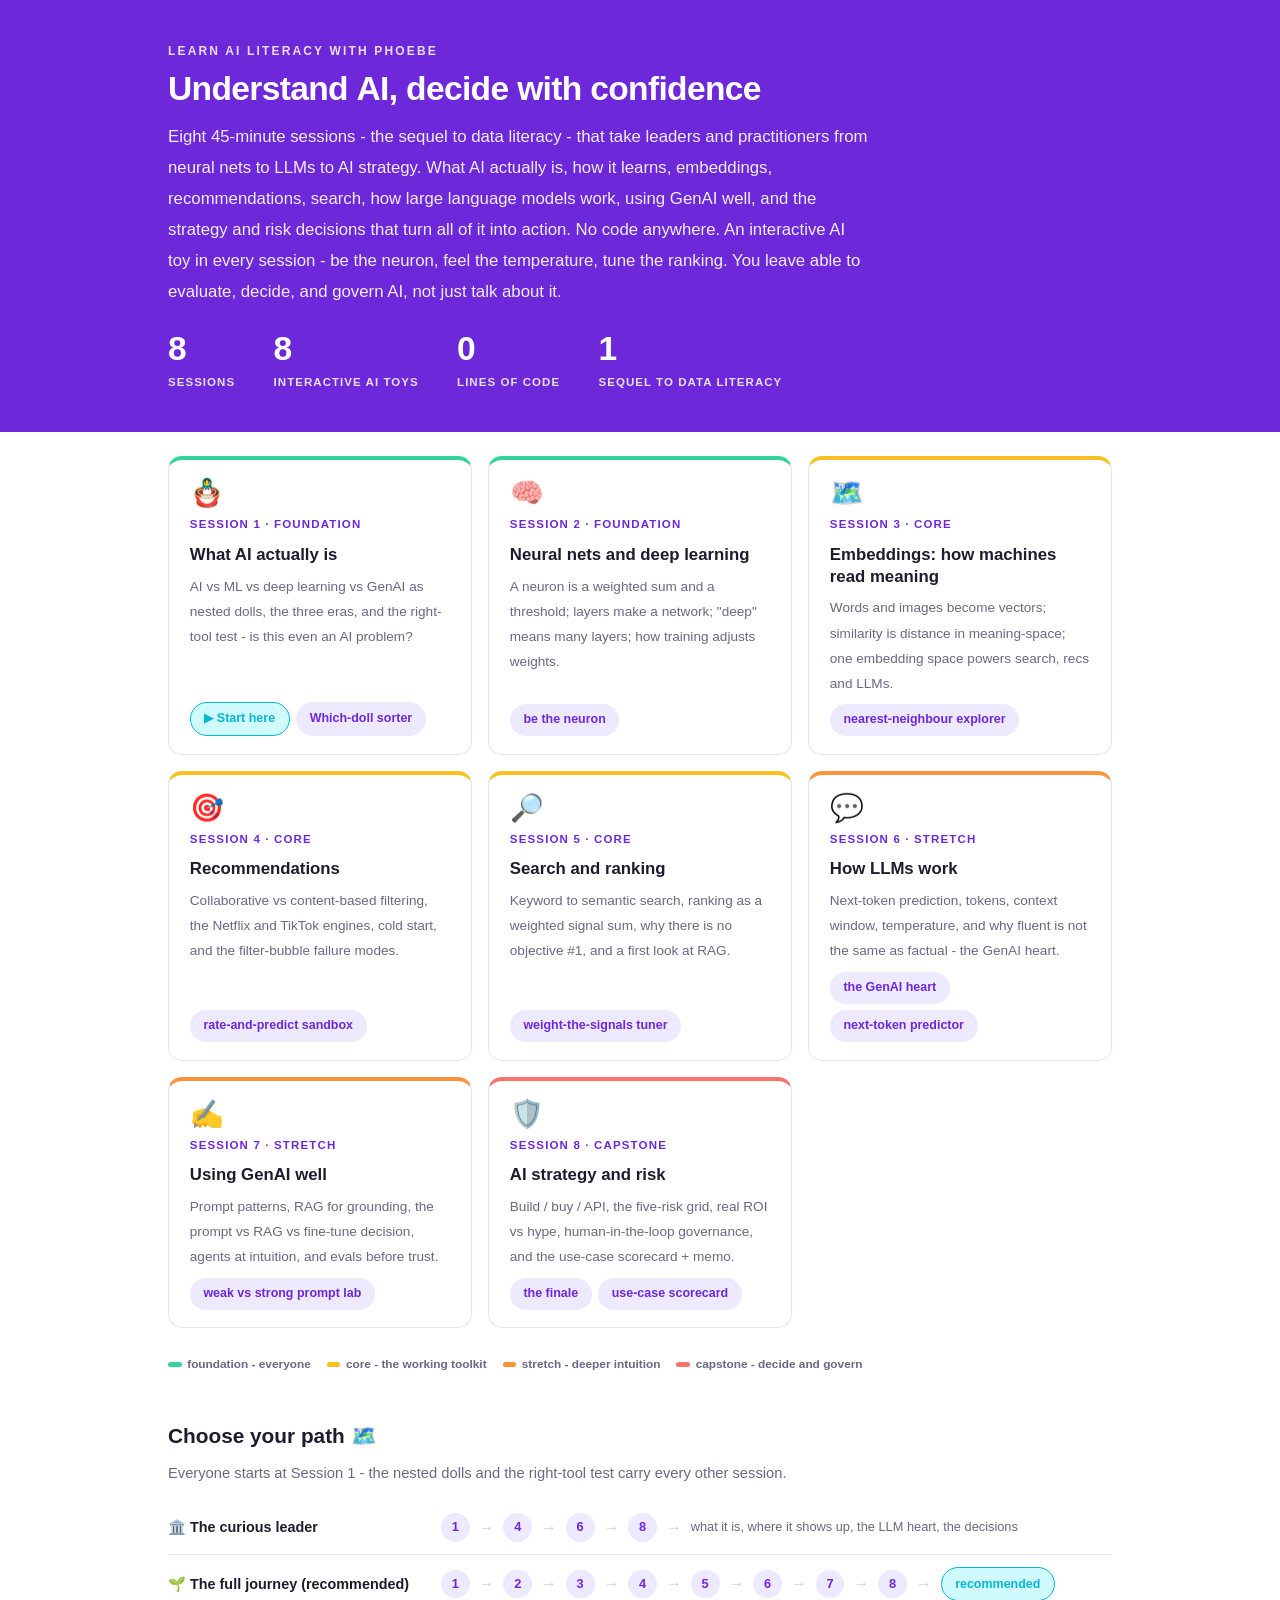
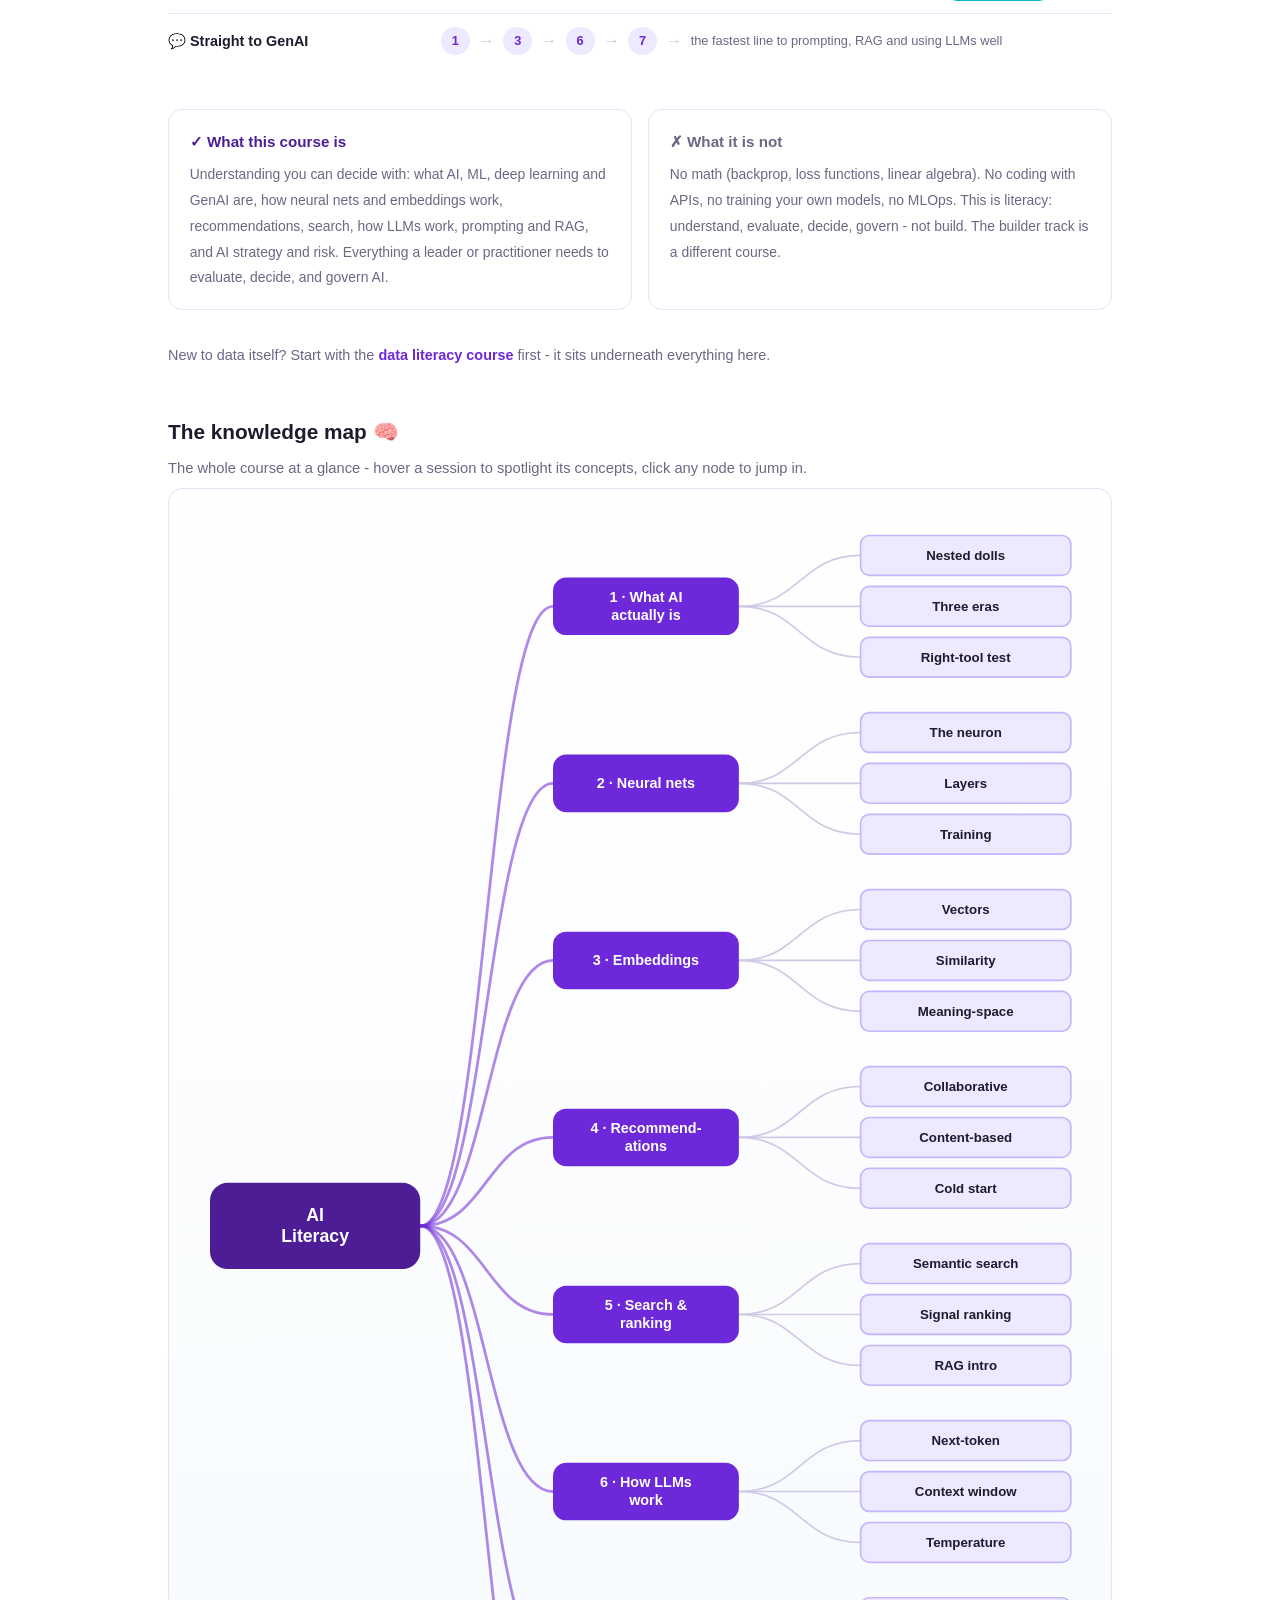
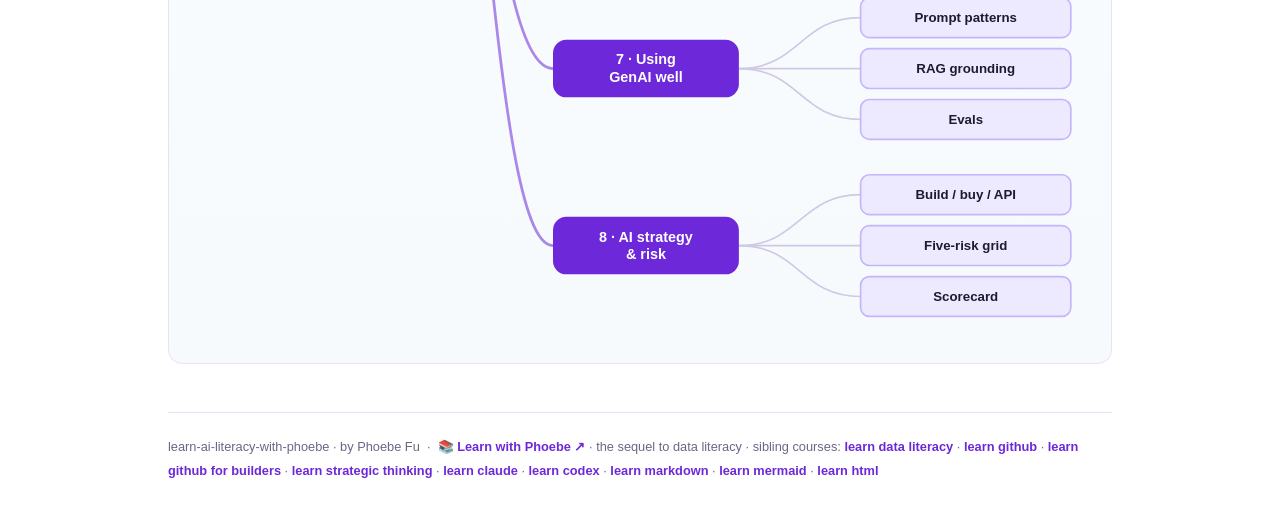
==== index.html @ 3dcb82e6 "Add Learn with Phoebe hub backlink to footers" ====
<!DOCTYPE html>
<html lang="en">
<head>
<meta charset="UTF-8">
<meta name="viewport" content="width=device-width, initial-scale=1.0">
<title>learn AI literacy with phoebe - understand AI, decide with confidence</title>
<link rel="stylesheet" href="assets/style.css?v=1">
<style>
  .stats-row { display: flex; gap: 2.4rem; margin-top: 1.5rem; flex-wrap: wrap; }
  .stat b { display: block; font-size: 2.1rem; font-weight: 800; line-height: 1.05; font-variant-numeric: tabular-nums; }
  .stat span { font-size: .72rem; opacity: .85; text-transform: uppercase; letter-spacing: .09em; font-weight: 600; }

  .course-grid { display: grid; grid-template-columns: repeat(auto-fit, minmax(17rem, 1fr)); gap: 1rem; margin-top: 1.5rem; }
  .course-card {
    border: 1px solid var(--hairline);
    border-top: 4px solid var(--diff, var(--indigo));
    border-radius: var(--radius);
    padding: 1.2rem 1.3rem 1.1rem;
    display: flex;
    flex-direction: column;
    gap: .5rem;
    text-decoration: none;
    color: var(--ink);
    background: #fff;
    transition: box-shadow .15s ease, border-color .15s ease, transform .15s ease;
    position: relative;
  }
  .course-card:hover { border-color: var(--indigo-soft); border-top-color: var(--diff, var(--indigo)); box-shadow: 0 8px 28px rgba(109,40,217,.13); transform: translateY(-3px); }
  .course-card .cicon { font-size: 1.7rem; line-height: 1; }
  .course-card .cnum { font-size: .72rem; font-weight: 700; color: var(--indigo); text-transform: uppercase; letter-spacing: .1em; }
  .course-card h3 { font-size: 1.05rem; font-weight: 800; line-height: 1.3; }
  .course-card p { font-size: .85rem; color: var(--muted); flex: 1; }
  .course-card .meta { display: flex; gap: .4rem; flex-wrap: wrap; }

  .diff-legend { display: flex; gap: 1rem; margin-top: 1.6rem; font-size: .74rem; color: var(--muted); font-weight: 600; flex-wrap: wrap; }
  .diff-legend i { display: inline-block; width: .85rem; height: .35rem; border-radius: 999px; margin-right: .35rem; vertical-align: middle; }

  .paths { margin-top: 2.6rem; }
  .paths h2 { font-size: 1.3rem; font-weight: 800; margin-bottom: .3rem; }
  .paths .plede { color: var(--muted); font-size: .92rem; margin-bottom: .8rem; }
  .path { display: flex; gap: .55rem; align-items: center; padding: .75rem 0; border-bottom: .5px solid var(--hairline); flex-wrap: wrap; }
  .path:last-child { border-bottom: none; }
  .path b { min-width: 16.5rem; font-size: .9rem; }
  .path .pstep { background: var(--indigo-50); color: var(--indigo); border-radius: 999px; padding: .16rem .68rem; font-weight: 700; font-size: .8rem; text-decoration: none; transition: all .12s ease; }
  .path .pstep:hover { background: var(--indigo); color: #fff; }
  .path .parr { color: var(--faint); font-weight: 700; }

  .mm-section { margin-top: 1.6rem; }
  .mm-section h2 { font-size: 1.3rem; font-weight: 800; margin-bottom: .2rem; }
  .mm-section .mm-lede { color: var(--muted); font-size: .92rem; margin-bottom: .4rem; }
  .mm-wrap { border: 1px solid var(--hairline); border-radius: var(--radius); background: linear-gradient(180deg,#fff, #F6FAFD); padding: .6rem; overflow-x: auto; }
  .mm-svg { width: 100%; height: auto; display: block; max-width: 60rem; margin: 0 auto; min-width: 34rem; }
  .mm-link { cursor: pointer; text-decoration: none; }
  .mm-node rect { transition: opacity .15s ease, filter .15s ease; }
  .mm-node text { pointer-events: none; }
  .mm-link:hover .mm-node rect { filter: brightness(1.06); }
  .mm-edge { transition: opacity .15s ease; }

  .isnot { display: grid; grid-template-columns: repeat(auto-fit, minmax(17rem, 1fr)); gap: 1rem; margin-top: 2.6rem; }
  .isnot .half { border: 1px solid var(--hairline); border-radius: var(--radius); padding: 1.1rem 1.3rem; background: #fff; }
  .isnot .half h3 { font-size: .95rem; font-weight: 800; margin-bottom: .4rem; }
  .isnot .half p { font-size: .87rem; color: var(--muted); }
  .isnot .is h3 { color: var(--indigo-deep); }
  .isnot .not h3 { color: var(--muted); }

  .underneath { margin-top: 2rem; font-size: .9rem; color: var(--muted); }
  .underneath a { color: var(--indigo); font-weight: 700; text-decoration: none; }
  .underneath a:hover { text-decoration: underline; }
</style>
</head>
<body>

<header class="masthead">
  <div class="wrap">
    <div class="eyebrow">Learn AI Literacy with Phoebe</div>
    <h1>Understand AI, <span class="accent">decide with confidence</span></h1>
    <p class="sub">Eight 45-minute sessions - the sequel to data literacy - that take leaders and practitioners from neural nets to LLMs to AI strategy. What AI actually is, how it learns, embeddings, recommendations, search, how large language models work, using GenAI well, and the strategy and risk decisions that turn all of it into action. No code anywhere. An interactive AI toy in every session - be the neuron, feel the temperature, tune the ranking. You leave able to evaluate, decide, and govern AI, not just talk about it.</p>
    <div class="stats-row">
      <div class="stat"><b data-count="8">8</b><span>sessions</span></div>
      <div class="stat"><b data-count="8">8</b><span>interactive AI toys</span></div>
      <div class="stat"><b data-count="0">0</b><span>lines of code</span></div>
      <div class="stat"><b data-count="1">1</b><span>sequel to data literacy</span></div>
    </div>
  </div>
</header>

<main class="wrap">
  

  <section class="section">
    <div class="course-grid">
      <a class="course-card" href="courses/01-what-ai-is.html" style="--diff:#34D399">
        <span class="cicon">🪆</span>
        <span class="cnum">Session 1 · foundation</span>
        <h3>What AI actually is</h3>
        <p>AI vs ML vs deep learning vs GenAI as nested dolls, the three eras, and the right-tool test - is this even an AI problem?</p>
        <span class="meta"><span class="pill amber">▶ Start here</span><span class="pill light">Which-doll sorter</span></span>
      </a>
      <a class="course-card" href="courses/02-neural-nets.html" style="--diff:#34D399">
        <span class="cicon">🧠</span>
        <span class="cnum">Session 2 · foundation</span>
        <h3>Neural nets and deep learning</h3>
        <p>A neuron is a weighted sum and a threshold; layers make a network; "deep" means many layers; how training adjusts weights.</p>
        <span class="meta"><span class="pill light">be the neuron</span></span>
      </a>
      <a class="course-card" href="courses/03-embeddings.html" style="--diff:#FBBF24">
        <span class="cicon">🗺️</span>
        <span class="cnum">Session 3 · core</span>
        <h3>Embeddings: how machines read meaning</h3>
        <p>Words and images become vectors; similarity is distance in meaning-space; one embedding space powers search, recs and LLMs.</p>
        <span class="meta"><span class="pill light">nearest-neighbour explorer</span></span>
      </a>
      <a class="course-card" href="courses/04-recommendations.html" style="--diff:#FBBF24">
        <span class="cicon">🎯</span>
        <span class="cnum">Session 4 · core</span>
        <h3>Recommendations</h3>
        <p>Collaborative vs content-based filtering, the Netflix and TikTok engines, cold start, and the filter-bubble failure modes.</p>
        <span class="meta"><span class="pill light">rate-and-predict sandbox</span></span>
      </a>
      <a class="course-card" href="courses/05-search-and-ranking.html" style="--diff:#FBBF24">
        <span class="cicon">🔎</span>
        <span class="cnum">Session 5 · core</span>
        <h3>Search and ranking</h3>
        <p>Keyword to semantic search, ranking as a weighted signal sum, why there is no objective #1, and a first look at RAG.</p>
        <span class="meta"><span class="pill light">weight-the-signals tuner</span></span>
      </a>
      <a class="course-card" href="courses/06-how-llms-work.html" style="--diff:#FB923C">
        <span class="cicon">💬</span>
        <span class="cnum">Session 6 · stretch</span>
        <h3>How LLMs work</h3>
        <p>Next-token prediction, tokens, context window, temperature, and why fluent is not the same as factual - the GenAI heart.</p>
        <span class="meta"><span class="pill light">the GenAI heart</span><span class="pill light">next-token predictor</span></span>
      </a>
      <a class="course-card" href="courses/07-using-genai-well.html" style="--diff:#FB923C">
        <span class="cicon">✍️</span>
        <span class="cnum">Session 7 · stretch</span>
        <h3>Using GenAI well</h3>
        <p>Prompt patterns, RAG for grounding, the prompt vs RAG vs fine-tune decision, agents at intuition, and evals before trust.</p>
        <span class="meta"><span class="pill light">weak vs strong prompt lab</span></span>
      </a>
      <a class="course-card" href="courses/08-ai-strategy-and-risk.html" style="--diff:#F87171">
        <span class="cicon">🛡️</span>
        <span class="cnum">Session 8 · capstone</span>
        <h3>AI strategy and risk</h3>
        <p>Build / buy / API, the five-risk grid, real ROI vs hype, human-in-the-loop governance, and the use-case scorecard + memo.</p>
        <span class="meta"><span class="pill light">the finale</span><span class="pill light">use-case scorecard</span></span>
      </a>
    </div>
    <div class="diff-legend">
      <span><i style="background:#34D399"></i>foundation - everyone</span>
      <span><i style="background:#FBBF24"></i>core - the working toolkit</span>
      <span><i style="background:#FB923C"></i>stretch - deeper intuition</span>
      <span><i style="background:#F87171"></i>capstone - decide and govern</span>
    </div>

    <div class="paths">
      <h2>Choose your path 🗺️</h2>
      <p class="plede">Everyone starts at Session 1 - the nested dolls and the right-tool test carry every other session.</p>
      <div class="path"><b>🏛️ The curious leader</b>
        <a class="pstep" href="courses/01-what-ai-is.html">1</a><span class="parr">→</span>
        <a class="pstep" href="courses/04-recommendations.html">4</a><span class="parr">→</span>
        <a class="pstep" href="courses/06-how-llms-work.html">6</a><span class="parr">→</span>
        <a class="pstep" href="courses/08-ai-strategy-and-risk.html">8</a><span class="parr">→</span>
        <span style="font-size:.8rem;color:var(--muted)">what it is, where it shows up, the LLM heart, the decisions</span>
      </div>
      <div class="path"><b>🌱 The full journey (recommended)</b>
        <a class="pstep" href="courses/01-what-ai-is.html">1</a><span class="parr">→</span>
        <a class="pstep" href="courses/02-neural-nets.html">2</a><span class="parr">→</span>
        <a class="pstep" href="courses/03-embeddings.html">3</a><span class="parr">→</span>
        <a class="pstep" href="courses/04-recommendations.html">4</a><span class="parr">→</span>
        <a class="pstep" href="courses/05-search-and-ranking.html">5</a><span class="parr">→</span>
        <a class="pstep" href="courses/06-how-llms-work.html">6</a><span class="parr">→</span>
        <a class="pstep" href="courses/07-using-genai-well.html">7</a><span class="parr">→</span>
        <a class="pstep" href="courses/08-ai-strategy-and-risk.html">8</a><span class="parr">→</span>
        <span class="pill amber">recommended</span>
      </div>
      <div class="path"><b>💬 Straight to GenAI</b>
        <a class="pstep" href="courses/01-what-ai-is.html">1</a><span class="parr">→</span>
        <a class="pstep" href="courses/03-embeddings.html">3</a><span class="parr">→</span>
        <a class="pstep" href="courses/06-how-llms-work.html">6</a><span class="parr">→</span>
        <a class="pstep" href="courses/07-using-genai-well.html">7</a><span class="parr">→</span>
        <span style="font-size:.8rem;color:var(--muted)">the fastest line to prompting, RAG and using LLMs well</span>
      </div>
    </div>

    <div class="isnot">
      <div class="half is">
        <h3>✓ What this course is</h3>
        <p>Understanding you can decide with: what AI, ML, deep learning and GenAI are, how neural nets and embeddings work, recommendations, search, how LLMs work, prompting and RAG, and AI strategy and risk. Everything a leader or practitioner needs to evaluate, decide, and govern AI.</p>
      </div>
      <div class="half not">
        <h3>✗ What it is not</h3>
        <p>No math (backprop, loss functions, linear algebra). No coding with APIs, no training your own models, no MLOps. This is literacy: understand, evaluate, decide, govern - not build. The builder track is a different course.</p>
      </div>
    </div>

    <p class="underneath">New to data itself? Start with the <a href="https://phoebefu6.github.io/learn-data-literacy-with-phoebe/">data literacy course</a> first - it sits underneath everything here.</p>
  </section>

  <section class="section mm-section">
    <h2>The knowledge map 🧠</h2>
    <p class="mm-lede">The whole course at a glance - hover a session to spotlight its concepts, click any node to jump in.</p>
    <div class="mm-wrap"><div id="mindmap"></div></div>
  </section>

  <footer class="pagefoot">
    <span>learn-ai-literacy-with-phoebe · by Phoebe Fu &nbsp;·&nbsp; 📚 <a href="https://phoebefu6.github.io/learn-with-phoebe/">Learn with Phoebe ↗</a> · the sequel to data literacy · sibling courses: <a href="https://phoebefu6.github.io/learn-data-literacy-with-phoebe/">learn data literacy</a> · <a href="https://phoebefu6.github.io/learn-github-with-phoebe/">learn github</a> · <a href="https://phoebefu6.github.io/learn-github-for-builders-with-phoebe/">learn github for builders</a> · <a href="https://phoebefu6.github.io/learn-strategic-thinking-with-phoebe/">learn strategic thinking</a> · <a href="https://phoebefu6.github.io/learn-claude-with-phoebe/">learn claude</a> · <a href="https://phoebefu6.github.io/learn-codex-with-phoebe/">learn codex</a> · <a href="https://phoebefu6.github.io/learn-markdown-with-phoebe/">learn markdown</a> · <a href="https://phoebefu6.github.io/learn-mermaid-with-phoebe/">learn mermaid</a> · <a href="https://phoebefu6.github.io/learn-html-with-phoebe/">learn html</a></span>
  </footer>
</main>

<script>
window.MINDMAP_DATA = {
  title: "AI\nLiteracy",
  centerColor: "#4C1D95",
  sessions: [
    { label: "What AI\nactually is", href: "courses/01-what-ai-is.html", color: "#34D399",
      concepts: [
        { label: "Nested dolls", href: "courses/01-what-ai-is.html" },
        { label: "Three eras", href: "courses/01-what-ai-is.html" },
        { label: "Right-tool test", href: "courses/01-what-ai-is.html" } ] },
    { label: "Neural nets", href: "courses/02-neural-nets.html", color: "#34D399",
      concepts: [
        { label: "The neuron", href: "courses/02-neural-nets.html" },
        { label: "Layers", href: "courses/02-neural-nets.html" },
        { label: "Training", href: "courses/02-neural-nets.html" } ] },
    { label: "Embeddings", href: "courses/03-embeddings.html", color: "#FBBF24",
      concepts: [
        { label: "Vectors", href: "courses/03-embeddings.html" },
        { label: "Similarity", href: "courses/03-embeddings.html" },
        { label: "Meaning-space", href: "courses/03-embeddings.html" } ] },
    { label: "Recommend-\nations", href: "courses/04-recommendations.html", color: "#FBBF24",
      concepts: [
        { label: "Collaborative", href: "courses/04-recommendations.html" },
        { label: "Content-based", href: "courses/04-recommendations.html" },
        { label: "Cold start", href: "courses/04-recommendations.html" } ] },
    { label: "Search &\nranking", href: "courses/05-search-and-ranking.html", color: "#FBBF24",
      concepts: [
        { label: "Semantic search", href: "courses/05-search-and-ranking.html" },
        { label: "Signal ranking", href: "courses/05-search-and-ranking.html" },
        { label: "RAG intro", href: "courses/05-search-and-ranking.html" } ] },
    { label: "How LLMs\nwork", href: "courses/06-how-llms-work.html", color: "#FB923C",
      concepts: [
        { label: "Next-token", href: "courses/06-how-llms-work.html" },
        { label: "Context window", href: "courses/06-how-llms-work.html" },
        { label: "Temperature", href: "courses/06-how-llms-work.html" } ] },
    { label: "Using\nGenAI well", href: "courses/07-using-genai-well.html", color: "#FB923C",
      concepts: [
        { label: "Prompt patterns", href: "courses/07-using-genai-well.html" },
        { label: "RAG grounding", href: "courses/07-using-genai-well.html" },
        { label: "Evals", href: "courses/07-using-genai-well.html" } ] },
    { label: "AI strategy\n& risk", href: "courses/08-ai-strategy-and-risk.html", color: "#F87171",
      concepts: [
        { label: "Build / buy / API", href: "courses/08-ai-strategy-and-risk.html" },
        { label: "Five-risk grid", href: "courses/08-ai-strategy-and-risk.html" },
        { label: "Scorecard", href: "courses/08-ai-strategy-and-risk.html" } ] }
  ]
};
</script>
<script src="assets/mindmap.js?v=12"></script>
<script src="assets/app.js?v=1"></script>
</body>
</html>
---- assets/style.css ----
/* learn-data-literacy-with-phoebe - editorial bold design system
   Accent: electric violet #6D28D9 · Ink: #1E1B2E · Flagship: cyan #06B6D4 */

:root {
  --indigo: #6D28D9;
  --indigo-deep: #4C1D95;
  --indigo-mid: #7C3AED;
  --indigo-soft: #C4B5FD;
  --indigo-50: #EDE9FE;
  --ink: #1E1B2E;
  --muted: #6B6785;
  --faint: #CFC9E6;
  --hairline: #E7E2F5;
  --amber: #06B6D4;
  --amber-ink: #0E7490;
  --amber-50: #CFFAFE;
  --paper: #FFFFFF;
  --code-bg: #14082E;
  --code-ink: #EAE4FA;
  --radius: 14px;
}

* { margin: 0; padding: 0; box-sizing: border-box; }

html { font-size: 16px; scroll-behavior: smooth; }
html.zoom-125 { font-size: 20px; }
html.zoom-150 { font-size: 24px; }

body {
  font-family: "Inter", -apple-system, BlinkMacSystemFont, "Segoe UI", Roboto, sans-serif;
  background: var(--paper);
  color: var(--ink);
  line-height: 1.85;
  font-feature-settings: "tnum";
}

.wrap { max-width: 62rem; margin: 0 auto; padding: 0 1.5rem; }

/* ---------- header band ---------- */
.masthead {
  background: var(--indigo);
  color: #fff;
  padding: 2.5rem 0 2.25rem;
}
.masthead .eyebrow {
  font-size: .75rem;
  letter-spacing: .18em;
  text-transform: uppercase;
  opacity: .85;
  font-weight: 600;
}
.masthead h1 {
  font-size: 2.1rem;
  line-height: 1.15;
  font-weight: 800;
  margin: .5rem 0 .75rem;
  letter-spacing: -.02em;
}
.masthead h1 .accent { color: inherit; }
.masthead .sub { font-size: 1.05rem; opacity: .92; max-width: 44rem; }

.chip-row { display: flex; flex-wrap: wrap; gap: .5rem; margin-top: 1.1rem; }
.chip {
  display: inline-flex;
  align-items: center;
  gap: .35rem;
  border-radius: 999px;
  padding: .25rem .8rem;
  font-size: .78rem;
  font-weight: 600;
  white-space: nowrap;
}
.chip.level { background: #fff; color: var(--indigo); }
.chip.audience { background: rgba(255,255,255,.16); color: #fff; border: 1px solid rgba(255,255,255,.35); }
.chip.time { background: var(--ink); color: #fff; font-variant-numeric: tabular-nums; }

/* ---------- agenda bar ---------- */
.agenda {
  display: flex;
  border-radius: 999px;
  overflow: hidden;
  margin: 1.4rem 0 0;
  font-size: .72rem;
  font-weight: 600;
  text-align: center;
  color: #fff;
}
.agenda span { padding: .45rem .3rem; white-space: nowrap; overflow: hidden; text-overflow: ellipsis; }
.agenda .a1 { background: var(--indigo-deep); }
.agenda .a2 { background: var(--indigo-mid); }
.agenda .a3 { background: var(--amber); color: var(--amber-ink); }
.agenda .a4 { background: var(--indigo-soft); }

/* ---------- toolbar ---------- */
.toolbar {
  position: sticky;
  top: 0;
  z-index: 40;
  background: rgba(255,255,255,.94);
  backdrop-filter: blur(6px);
  border-bottom: 1px solid var(--hairline);
  padding: .55rem 0;
}
.toolbar .wrap { display: flex; align-items: center; gap: .6rem; }
.toolbar .crumb { font-size: .8rem; color: var(--muted); font-weight: 600; margin-right: auto; }
.toolbar .crumb a { color: var(--indigo); text-decoration: none; }
.btn {
  border: 1px solid var(--hairline);
  background: #fff;
  color: var(--ink);
  border-radius: 999px;
  padding: .35rem .9rem;
  font-size: .78rem;
  font-weight: 600;
  cursor: pointer;
  font-family: inherit;
  transition: all .15s ease;
}
.btn:hover { border-color: var(--indigo); color: var(--indigo); }
.btn.primary { background: var(--indigo); border-color: var(--indigo); color: #fff; }
.btn.primary:hover { background: var(--indigo-deep); }

/* ---------- sections ---------- */
main { padding: 2.5rem 0 4rem; }

.section { margin-bottom: 2.8rem; }
.section-kicker { margin-bottom: 1rem; }
.section-kicker .klabel {
  display: block;
  font-size: .72rem;
  text-transform: uppercase;
  letter-spacing: .1em;
  color: var(--indigo);
  font-weight: 700;
  margin-bottom: .35rem;
}
.section-kicker h2 {
  font-size: 1.45rem;
  font-weight: 800;
  letter-spacing: -.01em;
  display: flex;
  align-items: center;
  gap: .7rem;
  flex-wrap: wrap;
}
.section-kicker .tag {
  border-radius: 999px;
  padding: .18rem .7rem;
  font-size: .7rem;
  font-weight: 700;
  text-transform: uppercase;
  letter-spacing: .08em;
}
.tag.concept { background: var(--indigo-50); color: var(--indigo); }
.tag.demo { background: var(--amber-50); color: var(--amber-ink); }
.tag.exercise { background: var(--ink); color: #fff; }

.lede { color: var(--muted); max-width: 46rem; margin-bottom: 1.4rem; line-height: 1.8; }

/* live vs self-study markers on cards */
.mode {
  font-size: .64rem;
  font-weight: 700;
  text-transform: uppercase;
  letter-spacing: .07em;
  padding: .14rem .6rem;
  border-radius: 999px;
  flex: none;
}
.mode.live { background: var(--indigo); color: #fff; }
.mode.self { background: #fff; color: var(--muted); border: 1px solid var(--hairline); }

/* ---------- accordions ---------- */
details.card {
  border: 1px solid var(--hairline);
  border-radius: var(--radius);
  margin-bottom: .8rem;
  overflow: hidden;
  background: #fff;
}
details.card[open] { border-color: var(--indigo-soft); box-shadow: 0 8px 28px rgba(109,40,217,.08); }
details.card summary {
  list-style: none;
  cursor: pointer;
  padding: 1rem 1.25rem;
  display: flex;
  align-items: center;
  gap: .75rem;
  font-weight: 700;
  font-size: 1.02rem;
  user-select: none;
}
details.card summary::-webkit-details-marker { display: none; }
details.card summary .dot {
  width: .6rem; height: .6rem;
  border-radius: 999px;
  background: var(--indigo);
  flex: none;
}
details.card summary .mini { margin-left: auto; font-size: .72rem; color: var(--muted); font-weight: 600; white-space: nowrap; }
details.card summary .caret { transition: transform .2s ease; color: var(--indigo); font-size: .8rem; }
details.card[open] summary .caret { transform: rotate(90deg); }
details.card .body { padding: 0 1.25rem 1.4rem; border-top: 1px solid var(--hairline); padding-top: 1.15rem; }
details.card .body p { margin-bottom: 1.05rem; max-width: 48rem; }
details.card .body p:last-child { margin-bottom: 0; }
details.card .body ul, details.card .body ol { margin: 0 0 1.1rem 1.2rem; max-width: 47rem; }
details.card .body li { margin-bottom: .65rem; }
details.card .body h4 { font-size: .95rem; font-weight: 700; margin: 1.1rem 0 .45rem; }
details.card .body h4:first-child { margin-top: 0; }

/* ---------- pills & legends ---------- */
.legend { display: flex; flex-wrap: wrap; gap: .5rem; margin: 0 0 1.2rem; }
.pill {
  display: inline-flex;
  align-items: center;
  gap: .4rem;
  border-radius: 999px;
  padding: .28rem .85rem;
  font-size: .78rem;
  font-weight: 600;
}
.pill.solid { background: var(--indigo); color: #fff; }
.pill.light { background: var(--indigo-50); color: var(--indigo); }
.pill.inkpill { background: var(--ink); color: #fff; }
.pill.amber, .pill.peach { background: var(--amber-50); color: var(--amber); border: 1.5px solid var(--amber); }
.pill.bare { color: var(--faint); }

/* ---------- 4D grid ---------- */
.grid-2 { display: grid; grid-template-columns: repeat(auto-fit, minmax(15rem, 1fr)); gap: .8rem; margin: .5rem 0 1rem; }
.d-card {
  border: 1px solid var(--hairline);
  border-left: 4px solid var(--indigo);
  border-radius: 10px;
  padding: 1rem 1.1rem;
}
.d-card h4 { font-size: .95rem; margin-bottom: .3rem; }
.d-card h4 .lead-letter { color: var(--indigo); }
.d-card p { font-size: .86rem; color: var(--muted); margin: 0; }

/* ---------- tables ---------- */
table.clean { width: 100%; border-collapse: collapse; font-size: .9rem; margin: .4rem 0 1rem; }
table.clean th {
  text-align: left;
  font-size: .72rem;
  text-transform: uppercase;
  letter-spacing: .08em;
  color: var(--muted);
  padding: .5rem .6rem;
  border-bottom: 2px solid var(--ink);
}
table.clean td { padding: .7rem .6rem; border-bottom: .5px solid var(--hairline); vertical-align: top; line-height: 1.7; }
table.clean td:first-child { font-weight: 600; }

/* ---------- prompt boxes ---------- */
.prompt-box {
  position: relative;
  background: var(--code-bg);
  color: var(--code-ink);
  border-radius: var(--radius);
  padding: 1.1rem 1.2rem;
  margin: 1rem 0 1.2rem;
  font-family: "SF Mono", ui-monospace, Menlo, Consolas, monospace;
  font-size: .84rem;
  line-height: 1.65;
  white-space: pre-wrap;
  word-break: break-word;
}
.prompt-box .label {
  position: absolute;
  top: -0.7rem;
  left: 1rem;
  background: var(--indigo);
  color: #fff;
  font-family: "Inter", -apple-system, sans-serif;
  font-size: .68rem;
  font-weight: 700;
  letter-spacing: .06em;
  text-transform: uppercase;
  border-radius: 999px;
  padding: .15rem .7rem;
}
.prompt-box.bad .label { background: var(--faint); color: var(--ink); }
.prompt-box.good .label { background: var(--amber); color: var(--amber-ink); }
.copy-btn {
  position: absolute;
  top: .7rem;
  right: .7rem;
  background: rgba(255,255,255,.1);
  border: 1px solid rgba(255,255,255,.25);
  color: #fff;
  border-radius: 999px;
  padding: .25rem .8rem;
  font-size: .72rem;
  font-weight: 600;
  cursor: pointer;
  font-family: "Inter", -apple-system, sans-serif;
  transition: background .15s ease;
}
.copy-btn:hover { background: rgba(255,255,255,.22); }
.copy-btn.copied { background: var(--amber); border-color: var(--amber); color: var(--amber-ink); }

/* ---------- demo steps ---------- */
.steps { counter-reset: step; margin: .6rem 0 1rem; }
.step {
  display: flex;
  gap: .9rem;
  padding: .85rem 0;
  border-bottom: .5px solid var(--hairline);
}
.step:last-child { border-bottom: none; }
.step::before {
  counter-increment: step;
  content: counter(step);
  flex: none;
  width: 1.7rem; height: 1.7rem;
  border-radius: 999px;
  background: var(--indigo-50);
  color: var(--indigo);
  font-weight: 700;
  font-size: .85rem;
  display: inline-flex;
  align-items: center;
  justify-content: center;
  margin-top: .1rem;
}
.step p { margin: 0; }

/* ---------- callouts ---------- */
.callout {
  border-radius: var(--radius);
  padding: 1rem 1.2rem;
  margin: 1rem 0;
  font-size: .92rem;
}
.callout.tip { background: var(--indigo-50); border-left: 4px solid var(--indigo); }
.callout.win { background: var(--amber-50); border-left: 4px solid var(--amber); }
.callout strong:first-child { display: block; margin-bottom: .2rem; }

.callout.example {
  background: #FFFFFF;
  border: 1px solid var(--hairline);
  border-left: 4px solid var(--amber);
  font-size: .9rem;
}
.callout.example .ex-pill {
  display: inline-block;
  background: var(--amber);
  color: var(--amber-ink);
  border-radius: 999px;
  padding: .15rem .7rem;
  font-size: .68rem;
  font-weight: 700;
  text-transform: uppercase;
  letter-spacing: .06em;
  margin-bottom: .5rem;
}
.callout.example p { margin: 0 0 .75rem; max-width: 47rem; }
.callout.example p:last-child { margin-bottom: 0; }
.callout.example ul { margin: 0 0 0 1.1rem; max-width: 46rem; }
.callout.example li { margin-bottom: .6rem; }
.callout.example li:last-child { margin-bottom: 0; }

/* ---------- zoomable figures ---------- */
figure.zoomable {
  border: 1px solid var(--hairline);
  border-radius: var(--radius);
  padding: 1.2rem;
  margin: 1rem 0 1.4rem;
  cursor: zoom-in;
  transition: box-shadow .15s ease;
  background: #fff;
}
figure.zoomable:hover { box-shadow: 0 8px 28px rgba(109,40,217,.12); }
figure.zoomable svg, figure.zoomable img { width: 100%; height: auto; display: block; }
figure.zoomable figcaption {
  margin-top: .6rem;
  font-size: .76rem;
  color: var(--muted);
  font-weight: 600;
  display: flex;
  align-items: center;
  gap: .4rem;
}

.lightbox {
  position: fixed;
  inset: 0;
  z-index: 100;
  background: rgba(30,27,46,.9);
  display: none;
  align-items: center;
  justify-content: center;
  padding: 3vh 3vw;
  cursor: zoom-out;
}
.lightbox.open { display: flex; }
.lightbox .inner {
  background: #fff;
  border-radius: var(--radius);
  padding: 2rem;
  max-width: 94vw;
  max-height: 92vh;
  overflow: auto;
}
.lightbox .inner svg, .lightbox .inner img { width: min(88vw, 70rem); height: auto; }
.lightbox .close-hint {
  position: fixed;
  top: 1rem; right: 1.4rem;
  color: #fff;
  font-size: .8rem;
  font-weight: 600;
  opacity: .8;
}

/* ---------- courses covered ---------- */
.covered { border: 1px solid var(--hairline); border-radius: var(--radius); overflow: hidden; }
.covered-row {
  display: flex;
  align-items: baseline;
  gap: .8rem;
  padding: .75rem 1.1rem;
  border-bottom: .5px solid var(--hairline);
  font-size: .9rem;
}
.covered-row:last-child { border-bottom: none; }
.covered-row .status { flex: none; }
.covered-row .name { font-weight: 600; }
.covered-row .note { margin-left: auto; color: var(--muted); font-size: .78rem; text-align: right; }

/* ---------- cheat sheet footer ---------- */
.cheat {
  background: var(--ink);
  color: #fff;
  border-radius: var(--radius);
  padding: 1.6rem 1.6rem 1.3rem;
  margin-top: 3rem;
}
.cheat h3 { font-size: 1.1rem; margin-bottom: 1rem; }
.cheat h3 span { color: var(--indigo-soft); }
.cheat .grid-2 { gap: 1rem; }
.cheat .cheat-item { border-left: 3px solid var(--indigo-mid); padding-left: .8rem; }
.cheat .cheat-item b { display: block; font-size: .85rem; color: var(--indigo-soft); }
.cheat .cheat-item span { font-size: .82rem; opacity: .85; }

footer.pagefoot {
  border-top: 1px solid var(--hairline);
  margin-top: 3rem;
  padding: 1.4rem 0 2.5rem;
  font-size: .8rem;
  color: var(--muted);
  display: flex;
  justify-content: space-between;
  flex-wrap: wrap;
  gap: .8rem;
}
footer.pagefoot a { color: var(--indigo); text-decoration: none; font-weight: 600; }

/* ---------- wayfinding: reading progress + section dots + part numbers ---------- */

#progress-bar {
  position: fixed;
  top: 0; left: 0;
  height: 3px;
  width: 0;
  background: linear-gradient(90deg, var(--indigo), var(--amber));
  z-index: 90;
}

.pagenav {
  position: fixed;
  right: 1.1rem;
  top: 50%;
  transform: translateY(-50%);
  z-index: 50;
  display: flex;
  flex-direction: column;
  gap: .55rem;
}
.pagenav a {
  width: .68rem; height: .68rem;
  border-radius: 999px;
  background: #fff;
  border: 2px solid var(--faint);
  display: block;
  position: relative;
  transition: all .15s ease;
}
.pagenav a:hover { border-color: var(--indigo); transform: scale(1.3); }
.pagenav a.active { background: var(--indigo); border-color: var(--indigo); }
.pagenav a .nlabel {
  position: absolute;
  right: 1.4rem;
  top: 50%;
  transform: translateY(-50%);
  background: var(--ink);
  color: #fff;
  font-size: .7rem;
  font-weight: 600;
  padding: .22rem .65rem;
  border-radius: 6px;
  white-space: nowrap;
  opacity: 0;
  pointer-events: none;
  transition: opacity .15s ease;
}
.pagenav a:hover .nlabel { opacity: 1; }
@media (max-width: 74rem) { .pagenav { display: none; } }

main { counter-reset: partnum -1; }
.section .section-kicker { position: relative; }
.section .section-kicker::before {
  counter-increment: partnum;
  content: counter(partnum, decimal-leading-zero);
  position: absolute;
  right: 0;
  top: -1.2rem;
  font-size: 4.4rem;
  font-weight: 800;
  color: var(--indigo-50);
  line-height: 1;
  font-variant-numeric: tabular-nums;
  pointer-events: none;
  z-index: 0;
}
.section .section-kicker > * { position: relative; z-index: 1; }

details.card summary { transition: background .15s ease; }
details.card summary:hover { background: #FCFBFF; }

/* ---------- journey strip: you are here in the series ---------- */
.journey {
  display: flex;
  align-items: center;
  gap: .45rem;
  margin-top: 1.1rem;
  flex-wrap: wrap;
}
.journey .jlabel { font-size: .7rem; font-weight: 700; text-transform: uppercase; letter-spacing: .09em; opacity: .8; margin-right: .3rem; }
.journey a {
  width: 1.7rem; height: 1.7rem;
  border-radius: 999px;
  display: inline-flex;
  align-items: center;
  justify-content: center;
  font-size: .8rem;
  font-weight: 700;
  text-decoration: none;
  color: #fff;
  border: 1.5px solid rgba(255,255,255,.45);
  transition: all .15s ease;
  font-variant-numeric: tabular-nums;
}
.journey a:hover { border-color: #fff; transform: scale(1.12); }
.journey a.here { background: #fff; color: var(--indigo); border-color: #fff; }
.journey a.dd-chip { width: auto; border-radius: 999px; padding: 0 .7rem; font-size: .72rem; }

/* ---------- check-yourself quiz ---------- */
.quiz-q {
  border: 1px solid var(--hairline);
  border-radius: var(--radius);
  padding: 1.1rem 1.25rem 1rem;
  margin-bottom: .9rem;
  background: #fff;
}
.quiz-q .qtext { font-weight: 700; margin-bottom: .7rem; }
.quiz-q .qopt {
  display: block;
  width: 100%;
  text-align: left;
  background: #fff;
  border: 1px solid var(--hairline);
  border-radius: 10px;
  padding: .6rem .9rem;
  margin-bottom: .5rem;
  font-size: .9rem;
  font-family: inherit;
  color: var(--ink);
  cursor: pointer;
  transition: all .15s ease;
}
.quiz-q .qopt:hover { border-color: var(--indigo); background: var(--indigo-50); }
.quiz-q .qopt.correct { background: var(--indigo); border-color: var(--indigo); color: #fff; font-weight: 600; }
.quiz-q .qopt.correct::after { content: "  ✓"; }
.quiz-q .qopt.wrong { background: #FEF2F2; border-color: #FCA5A5; color: #991B1B; animation: qshake .3s ease; }
.quiz-q .qopt.wrong::after { content: "  ✗ try again"; font-size: .78rem; }
.quiz-q .qopt:disabled { cursor: default; }
.quiz-q .qwhy {
  display: none;
  background: var(--amber-50);
  border-left: 4px solid var(--amber);
  border-radius: 8px;
  padding: .6rem .9rem;
  font-size: .86rem;
  margin-top: .3rem;
}
.quiz-q.answered .qwhy { display: block; }
@keyframes qshake {
  0%, 100% { transform: translateX(0); }
  25% { transform: translateX(-5px); }
  75% { transform: translateX(5px); }
}
.quiz-score { font-weight: 700; color: var(--indigo); margin-top: .4rem; }

@media (prefers-reduced-motion: reduce) {
  .quiz-q .qopt.wrong { animation: none; }
  .journey a:hover { transform: none; }
}

/* ---------- micro-interactions (react-bits inspired, vanilla) ---------- */

/* BlurText: staggered word reveal on the masthead headline */
.masthead h1 .bw {
  display: inline-block;
  opacity: 0;
  filter: blur(8px);
  transform: translateY(.35em);
  animation: bw-in .7s cubic-bezier(.22,.9,.35,1) forwards;
  animation-delay: var(--bw-delay, 0s);
}
@keyframes bw-in {
  to { opacity: 1; filter: blur(0); transform: translateY(0); }
}

/* SpotlightCard: cursor-following highlight on accordion cards */
details.card { position: relative; }
details.card::after {
  content: "";
  position: absolute;
  inset: 0;
  pointer-events: none;
  opacity: 0;
  transition: opacity .3s ease;
  background: radial-gradient(320px circle at var(--mx, 50%) var(--my, 50%), rgba(109,40,217,.09), transparent 65%);
}
details.card:hover::after { opacity: 1; }

/* ScrollReveal: sections rise in as they enter the viewport */
.js-reveal .section {
  opacity: 0;
  transform: translateY(16px);
  transition: opacity .6s ease, transform .6s cubic-bezier(.22,.9,.35,1);
}
.js-reveal .section.revealed { opacity: 1; transform: none; }

@media (prefers-reduced-motion: reduce) {
  .masthead h1 .bw { animation: none; opacity: 1; filter: none; transform: none; }
  details.card::after { display: none; }
  .js-reveal .section { opacity: 1; transform: none; transition: none; }
}

@media (max-width: 40rem) {
  .masthead h1 { font-size: 1.6rem; }
  .agenda span { font-size: .6rem; }
  .toolbar .crumb { display: none; }
}

@media print {
  .toolbar, .copy-btn { display: none; }
  details.card { border: 1px solid #ccc; }
}

/* ---------- interactive widgets (data literacy course) ---------- */
.widget {
  border: 1.5px solid var(--indigo-soft);
  border-radius: var(--radius);
  padding: 1.4rem 1.5rem 1.5rem;
  margin: 1.4rem 0;
  background: linear-gradient(180deg, #FCFBFF, #FFFFFF 55%);
  box-shadow: 0 8px 28px rgba(109,40,217,.07);
}
.wg-title { font-weight: 800; font-size: 1.02rem; color: var(--indigo-deep); margin-bottom: .6rem; }
.wg-note { font-size: .92rem; color: var(--muted); margin-top: .7rem; line-height: 1.7; }
.wg-grid { display: flex; flex-wrap: wrap; gap: .8rem 1.1rem; margin: .6rem 0 .9rem; }
.wg-field { display: flex; flex-direction: column; gap: .25rem; min-width: 9.5rem; flex: 1; }
.wg-field.wide { min-width: 100%; }
.wg-field > span { font-size: .8rem; font-weight: 700; color: var(--muted); letter-spacing: .02em; }
.wg-input {
  font: 600 1rem Inter, sans-serif; color: var(--ink);
  padding: .45rem .6rem; border: 1.5px solid var(--hairline); border-radius: 9px;
  background: #fff; width: 100%;
}
.wg-input:focus { outline: none; border-color: var(--indigo); }
.wg-slider { width: 100%; accent-color: var(--indigo); height: 2rem; }
.wg-btnrow { display: flex; flex-wrap: wrap; gap: .5rem; margin-top: .5rem; }
.wg-btn {
  font: 700 .85rem Inter, sans-serif; color: var(--indigo-deep);
  background: var(--indigo-50); border: 1.5px solid var(--indigo-soft);
  border-radius: 999px; padding: .4rem .95rem; cursor: pointer; transition: all .15s;
}
.wg-btn:hover:not(:disabled) { background: var(--indigo); color: #fff; }
.wg-btn:disabled { opacity: .35; cursor: default; }
.wg-btn.big { font-size: .95rem; padding: .55rem 1.2rem; margin: .6rem 0 0; }
.wg-btn.right { background: #E8F5EE; border-color: #1E7A46; color: #1E7A46; }
.wg-btn.wrong { animation: wgshake .4s; background: #FEF2F2; border-color: #FCA5A5; color: #991B1B; }
@keyframes wgshake { 0%,100%{transform:translateX(0)} 25%{transform:translateX(-5px)} 75%{transform:translateX(5px)} }
.wg-sort-row { padding: .75rem 0; border-top: 1px solid var(--hairline); }
.wg-sort-row:first-of-type { border-top: none; }
.wg-sort-text { font-weight: 600; margin-bottom: .45rem; }
.wg-sort-row.done .wg-btn:not(.right) { opacity: .3; pointer-events: none; }
.wg-why { font-size: .9rem; color: #1E7A46; font-weight: 600; margin-top: .45rem; }
.wg-score { margin-top: .9rem; font-weight: 800; color: var(--indigo-deep); }
.wg-outrow { display: flex; flex-wrap: wrap; gap: .8rem; margin: .8rem 0 .2rem; }
.wg-out {
  flex: 1; min-width: 8.5rem; background: var(--indigo-50);
  border-radius: 12px; padding: .7rem .9rem; line-height: 1.45;
}
.wg-out b { display: block; font-size: .74rem; text-transform: uppercase; letter-spacing: .08em; color: var(--muted); }
.wg-out span { font-size: 1.45rem; font-weight: 800; color: var(--indigo-deep); font-feature-settings: "tnum"; }
.wg-out em { display: block; font-style: normal; font-size: .8rem; font-weight: 700; }
.wg-out em.up { color: #1E7A46; } .wg-out em.down { color: #B42318; } .wg-out em.flat { color: var(--muted); }
.wg-out.big { background: var(--amber-50); }
.wg-out.big span { color: var(--amber); }
.wg-out.big.neg span { color: #B42318; }
.wg-svgwrap { margin: .8rem 0 .3rem; }
.wg-svgwrap svg { width: 100%; height: auto; display: block; }
.wg-funnel { margin: .9rem 0 .3rem; display: flex; flex-direction: column; gap: .45rem; }
.wg-frow { display: flex; align-items: center; gap: .7rem; }
.wg-fname { width: 7.5rem; font-size: .85rem; font-weight: 700; color: var(--ink); text-align: right; flex-shrink: 0; }
.wg-fbar { flex: 1; background: #F6F1E7; border-radius: 999px; height: 1.5rem; overflow: hidden; }
.wg-ffill { height: 100%; background: var(--indigo-mid); border-radius: 999px; transition: width .25s; }
.wg-frow.leak .wg-ffill { background: #DC6803; }
.wg-fnum { width: 12.5rem; font-size: .82rem; font-weight: 600; color: var(--muted); flex-shrink: 0; }
.wg-frow.leak .wg-fnum { color: #B42318; }
.wg-rfmcard { border-radius: 12px; padding: .9rem 1.1rem; margin-top: .8rem; border: 1.5px solid var(--hairline); }
.wg-rfmcard b { font-size: 1.05rem; }
.wg-rfmcard p { margin-top: .3rem; line-height: 1.65; }
.wg-rfmcard.good { background: #E8F5EE; border-color: #9BD9B9; }
.wg-rfmcard.mid { background: var(--amber-50); border-color: var(--indigo-soft); }
.wg-rfmcard.bad { background: #FEF2F2; border-color: #FCA5A5; }
@media (max-width: 640px) {
  .wg-fname { width: 5.2rem; font-size: .75rem; }
  .wg-fnum { width: 8rem; font-size: .72rem; }
}

/* ---------- ai-literacy widget extras ---------- */
.wg-recgrid { margin: .6rem 0; }
.wg-mdwrap { display: grid; grid-template-columns: 1fr 1fr; gap: .9rem; margin: .8rem 0; }
@media (max-width: 720px) { .wg-mdwrap { grid-template-columns: 1fr; } }
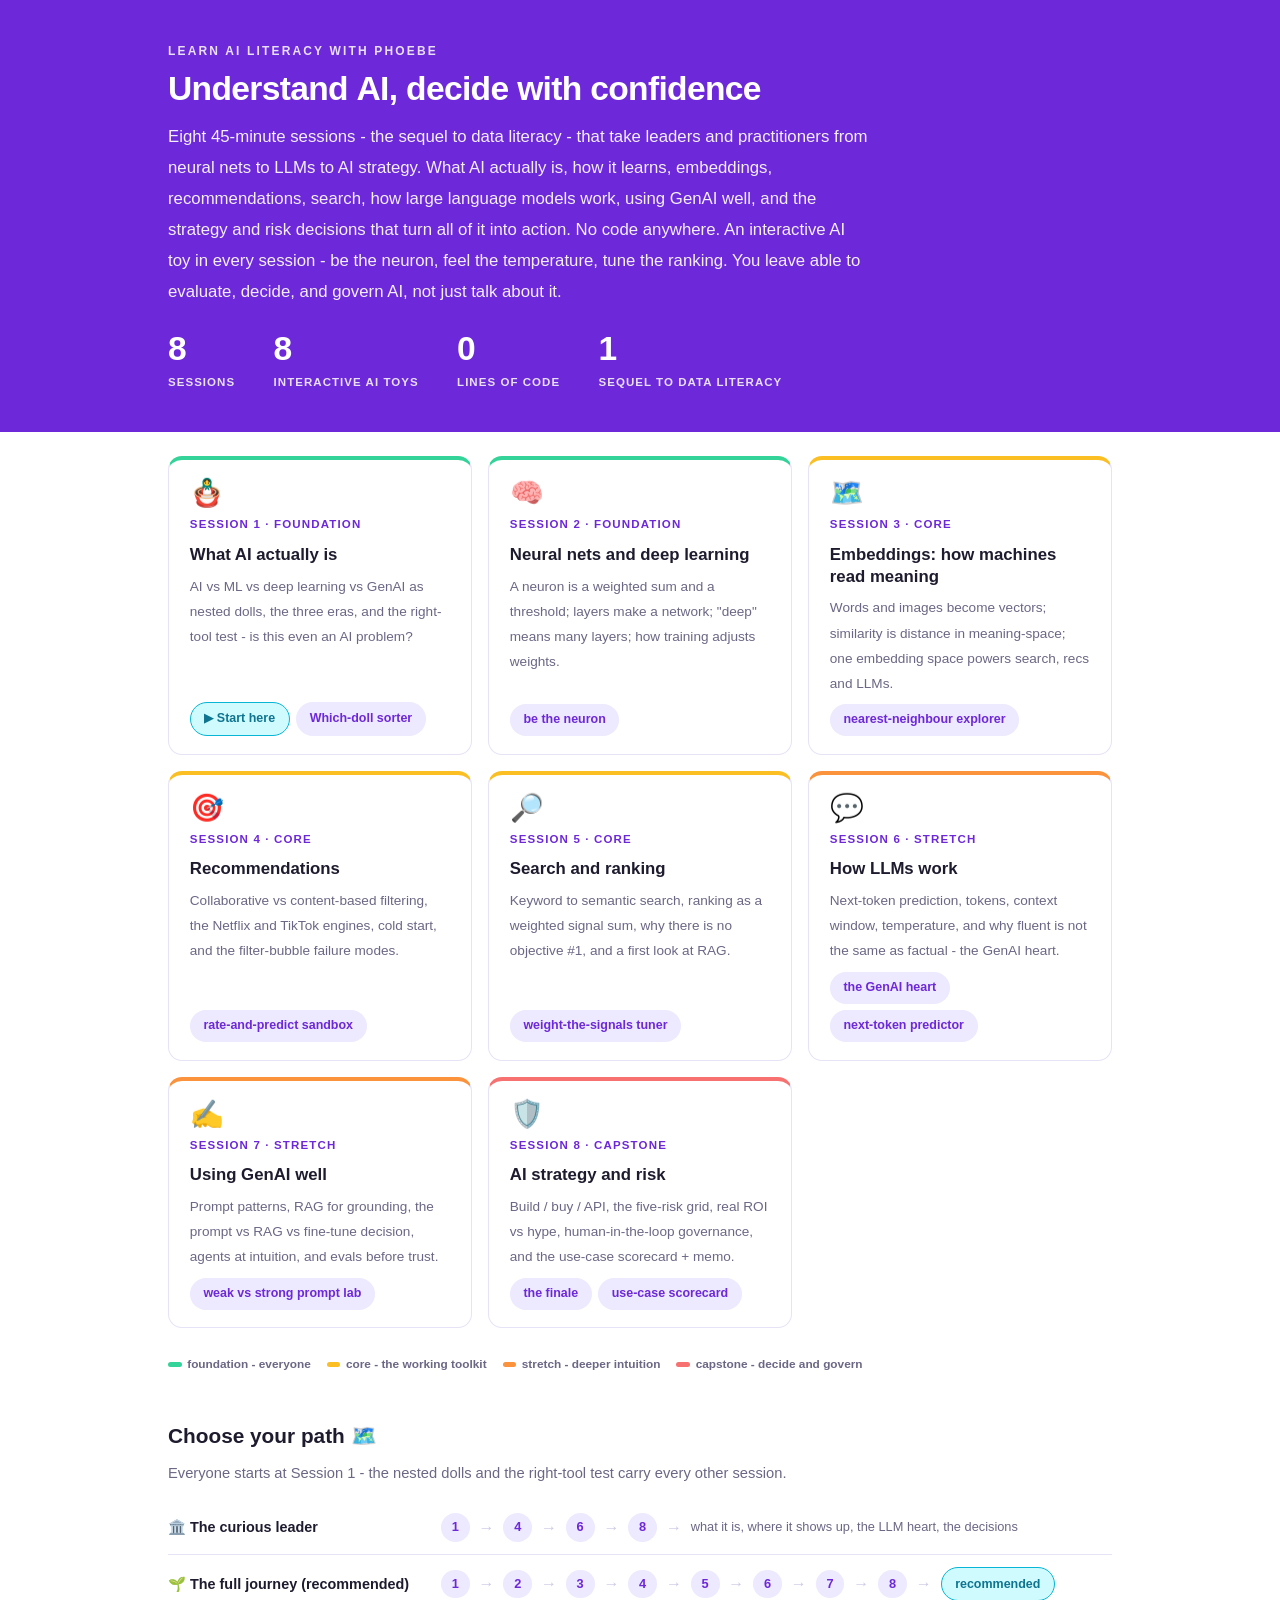
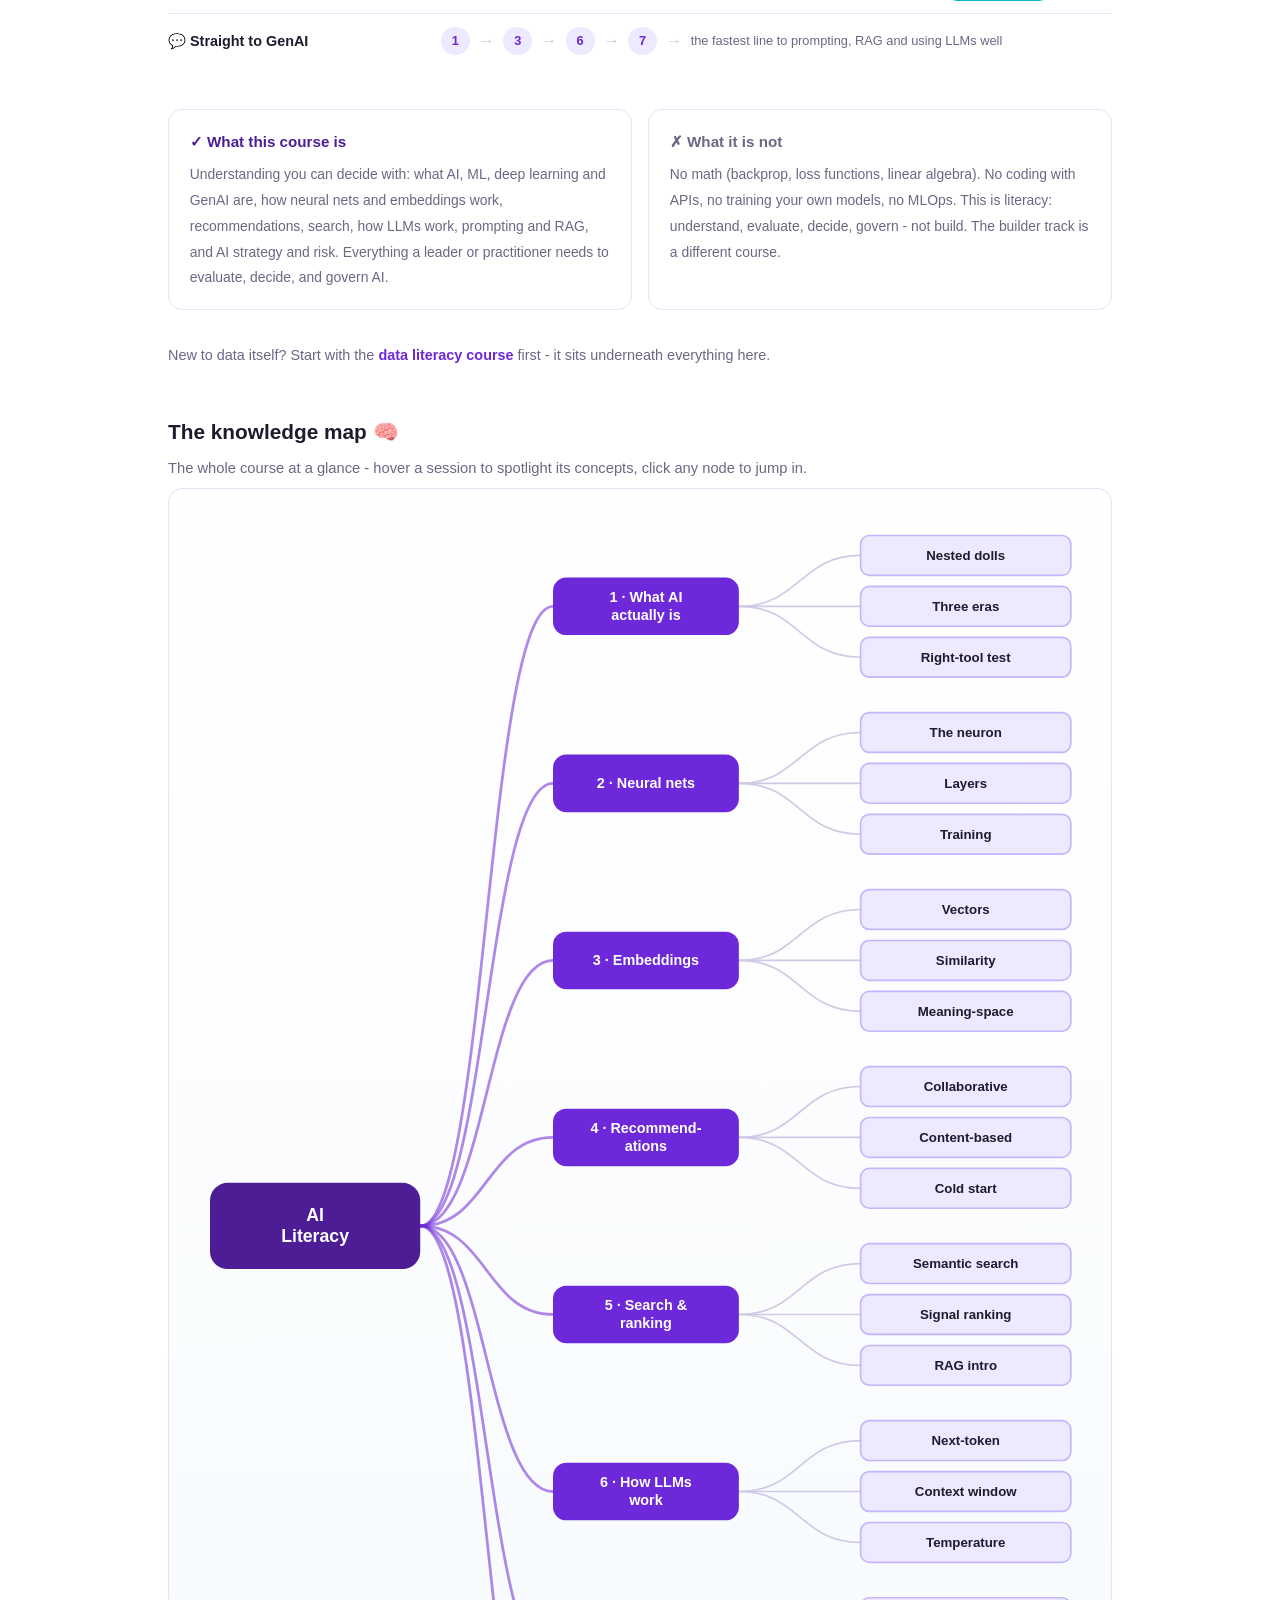
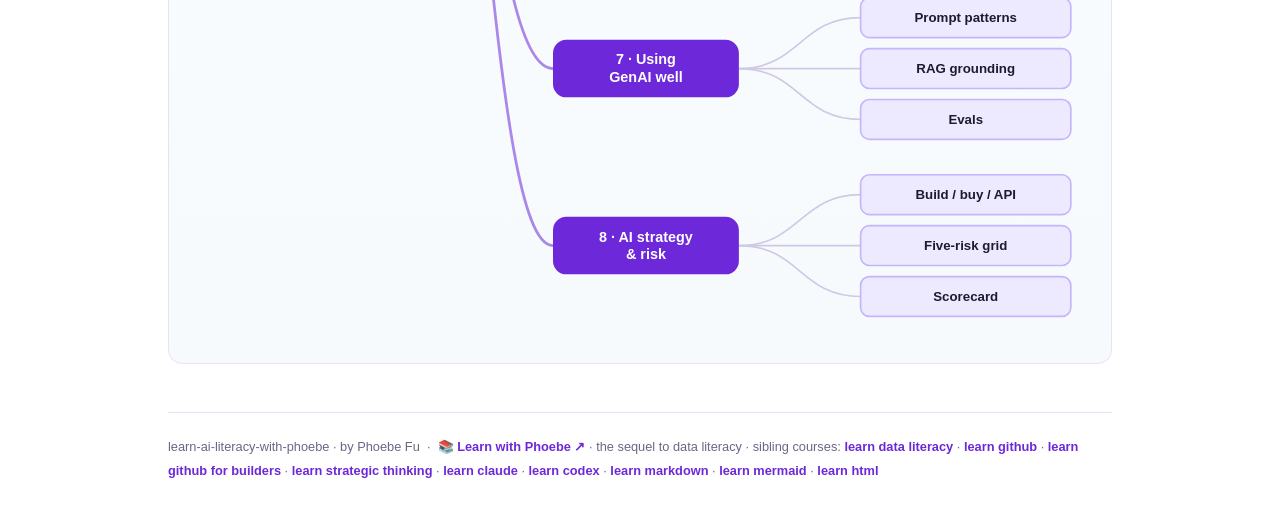
==== commit 62929f93: "Fix unreadable pills and labels: the course's own ink on the amber fill The "Real world" pill, build" ====
--- a/index.html
+++ b/index.html
@@ -3,8 +3,23 @@
 <head>
 <meta charset="UTF-8">
 <meta name="viewport" content="width=device-width, initial-scale=1.0">
+<!-- social:start -->
+<meta name="description" content="Eight 45-minute sessions - the sequel to data literacy - that take leaders and practitioners from neural nets to LLMs to AI strategy. What AI actually is, how it learns, embeddings...">
+<meta property="og:type" content="article">
+<meta property="og:site_name" content="Learn with Phoebe">
+<meta property="og:title" content="learn AI literacy with phoebe - understand AI, decide with confidence">
+<meta property="og:description" content="Eight 45-minute sessions - the sequel to data literacy - that take leaders and practitioners from neural nets to LLMs to AI strategy. What AI actually is, how it learns, embeddings...">
+<meta property="og:url" content="https://phoebefu6.github.io/learn-ai-literacy-with-phoebe/">
+<meta property="og:image" content="https://phoebefu6.github.io/learn-ai-literacy-with-phoebe/assets/og-cover.png">
+<meta property="og:image:width" content="1200">
+<meta property="og:image:height" content="630">
+<meta name="twitter:card" content="summary_large_image">
+<meta name="twitter:title" content="learn AI literacy with phoebe - understand AI, decide with confidence">
+<meta name="twitter:description" content="Eight 45-minute sessions - the sequel to data literacy - that take leaders and practitioners from neural nets to LLMs to AI strategy. What AI actually is, how it learns, embeddings...">
+<meta name="twitter:image" content="https://phoebefu6.github.io/learn-ai-literacy-with-phoebe/assets/og-cover.png">
+<!-- social:end -->
 <title>learn AI literacy with phoebe - understand AI, decide with confidence</title>
-<link rel="stylesheet" href="assets/style.css?v=1">
+<link rel="stylesheet" href="assets/style.css?v=21">
 <style>
   .stats-row { display: flex; gap: 2.4rem; margin-top: 1.5rem; flex-wrap: wrap; }
   .stat b { display: block; font-size: 2.1rem; font-weight: 800; line-height: 1.05; font-variant-numeric: tabular-nums; }
@@ -256,7 +271,7 @@
   ]
 };
 </script>
-<script src="assets/mindmap.js?v=12"></script>
-<script src="assets/app.js?v=1"></script>
+<script src="assets/mindmap.js?v=17"></script>
+<script src="assets/app.js?v=17"></script>
 </body>
 </html>
--- a/assets/style.css
+++ b/assets/style.css
@@ -88,8 +88,8 @@
 .agenda span { padding: .45rem .3rem; white-space: nowrap; overflow: hidden; text-overflow: ellipsis; }
 .agenda .a1 { background: var(--indigo-deep); }
 .agenda .a2 { background: var(--indigo-mid); }
-.agenda .a3 { background: var(--amber); color: var(--amber-ink); }
-.agenda .a4 { background: var(--indigo-soft); }
+.agenda .a3 { background: var(--amber); color: var(--ink); }
+.agenda .a4 { background: var(--indigo-soft); color: var(--ink); }
 
 /* ---------- toolbar ---------- */
 .toolbar {
@@ -101,8 +101,9 @@
   border-bottom: 1px solid var(--hairline);
   padding: .55rem 0;
 }
-.toolbar .wrap { display: flex; align-items: center; gap: .6rem; }
-.toolbar .crumb { font-size: .8rem; color: var(--muted); font-weight: 600; margin-right: auto; }
+.toolbar .wrap { display: flex; align-items: center; gap: .5rem; flex-wrap: nowrap; }
+.toolbar .crumb { font-size: .8rem; color: var(--muted); font-weight: 600; margin-right: auto; min-width: 0; white-space: nowrap; overflow: hidden; text-overflow: ellipsis; }
+.toolbar .btn { white-space: nowrap; flex: none; padding: .38rem .8rem; font-size: .78rem; line-height: 1.2; }
 .toolbar .crumb a { color: var(--indigo); text-decoration: none; }
 .btn {
   border: 1px solid var(--hairline);
@@ -222,7 +223,7 @@
 .pill.solid { background: var(--indigo); color: #fff; }
 .pill.light { background: var(--indigo-50); color: var(--indigo); }
 .pill.inkpill { background: var(--ink); color: #fff; }
-.pill.amber, .pill.peach { background: var(--amber-50); color: var(--amber); border: 1.5px solid var(--amber); }
+.pill.amber, .pill.peach { background: var(--amber-50); color: var(--amber-ink); border: 1.5px solid var(--amber); }
 .pill.bare { color: var(--faint); }
 
 /* ---------- 4D grid ---------- */
@@ -280,7 +281,7 @@
   padding: .15rem .7rem;
 }
 .prompt-box.bad .label { background: var(--faint); color: var(--ink); }
-.prompt-box.good .label { background: var(--amber); color: var(--amber-ink); }
+.prompt-box.good .label { background: var(--amber); color: var(--ink); }
 .copy-btn {
   position: absolute;
   top: .7rem;
@@ -297,16 +298,20 @@
   transition: background .15s ease;
 }
 .copy-btn:hover { background: rgba(255,255,255,.22); }
-.copy-btn.copied { background: var(--amber); border-color: var(--amber); color: var(--amber-ink); }
+.copy-btn.copied { background: var(--amber); border-color: var(--amber); color: var(--ink); }
 
 /* ---------- demo steps ---------- */
 .steps { counter-reset: step; margin: .6rem 0 1rem; }
 .step {
-  display: flex;
-  gap: .9rem;
+  display: grid;
+  grid-template-columns: max-content minmax(0, 1fr);
+  column-gap: .9rem;
+  row-gap: .2rem;
   padding: .85rem 0;
   border-bottom: .5px solid var(--hairline);
 }
+.step > * { grid-column: 2; min-width: 0; }
+.step > .prompt-box { margin: .8rem 0 .4rem; }
 .step:last-child { border-bottom: none; }
 .step::before {
   counter-increment: step;
@@ -345,7 +350,7 @@
 .callout.example .ex-pill {
   display: inline-block;
   background: var(--amber);
-  color: var(--amber-ink);
+  color: var(--ink);
   border-radius: 999px;
   padding: .15rem .7rem;
   font-size: .68rem;
@@ -736,3 +741,115 @@
 .wg-recgrid { margin: .6rem 0; }
 .wg-mdwrap { display: grid; grid-template-columns: 1fr 1fr; gap: .9rem; margin: .8rem 0; }
 @media (max-width: 720px) { .wg-mdwrap { grid-template-columns: 1fr; } }
+
+/* === LWP-PATCH v2 === */
+/* palette-agnostic aliases: 75 repos use --indigo/--amber, 1 uses --pine/--clay */
+:root {
+  --pv-accent: var(--indigo, var(--pine, #334155));
+  --pv-flag: var(--amber, var(--clay, #B45309));
+  --pv-flag-50: var(--amber-50, var(--clay-50, #FEF3E2));
+}
+
+/* ============================================================
+   v2 - readable on a phone + reading modes
+   Layout only. No palette tokens are changed.
+   ============================================================ */
+
+/* --- skip link --- */
+.skip-link {
+  position: absolute; left: -9999px; top: 0; z-index: 200;
+  background: var(--pv-accent); color: #fff;
+  padding: .7rem 1.1rem; border-radius: 0 0 var(--radius) 0;
+  font-weight: 700; font-size: .85rem; text-decoration: none;
+}
+.skip-link:focus { left: 0; }
+
+/* --- visible keyboard focus everywhere --- */
+:focus-visible {
+  outline: 3px solid var(--pv-flag);
+  outline-offset: 2px;
+  border-radius: 4px;
+}
+
+/* --- diagrams: hold authored width, scroll instead of shrinking --- */
+.figscroll { overflow-x: auto; -webkit-overflow-scrolling: touch; overscroll-behavior-x: contain; }
+.figscroll::-webkit-scrollbar { height: 6px; }
+.figscroll::-webkit-scrollbar-thumb { background: var(--faint); border-radius: 3px; }
+
+/* --- tables: scroll container + sticky row label --- */
+.tablescroll { overflow-x: auto; -webkit-overflow-scrolling: touch; border-radius: var(--radius); }
+
+/* --- section contents counter --- */
+.sec-meta {
+  display: block; margin-top: .3rem;
+  font-size: .72rem; font-weight: 700; letter-spacing: .06em;
+  text-transform: uppercase; color: var(--muted);
+  font-variant-numeric: tabular-nums;
+}
+
+/* --- study-mode switch --- */
+.btn.mode-on { background: var(--pv-flag); border-color: var(--pv-flag); color: #fff; }
+
+/* --- deep-linked card gets a moment of emphasis --- */
+details.card.linked { border-color: var(--pv-flag); box-shadow: 0 0 0 3px var(--pv-flag-50); }
+
+@media (max-width: 820px) {
+  /* labels keep the size they were drawn at; the figure scrolls */
+  figure.zoomable svg { min-width: 820px; }
+  .figscroll .mm-svg, .mindmap svg { min-width: 840px; }
+
+  table.clean { min-width: 620px; }
+  table.clean th:first-child,
+  table.clean td:first-child {
+    position: sticky; left: 0; background: #fff;
+    box-shadow: 1px 0 0 var(--hairline);
+  }
+
+  pre, .prompt-box { overflow-x: auto; }
+
+  /* 44px tap targets */
+  details.card summary { min-height: 44px; }
+  .qopt { min-height: 44px; display: flex; align-items: center; padding: .7rem .9rem; }
+  .toolbar .btn, .pagefoot a { min-height: 44px; display: inline-flex; align-items: center; justify-content: center; }
+  .toolbar .crumb, .toolbar #zoom-toggle { display: none; }
+  .toolbar .btn { flex: 1 1 0; padding: .3rem .4rem; font-size: .72rem; }
+  table.clean { display: block; overflow-x: auto; -webkit-overflow-scrolling: touch; }
+}
+
+@media (max-width: 640px) {
+  /* long inline code tokens and nowrap chips are the two things that still
+     forced the page sideways below 640px: let them break rather than push
+     the layout. Inside the media query only - desktop is untouched. */
+  :not(pre) > code, .prompt-box span, code span,
+  p span, li span, td span { overflow-wrap: anywhere; word-break: break-word; }
+  .chip, .syn-chip, .pill, .mode, .tag { white-space: normal; max-width: 100%; }
+
+  /* the agenda bar truncated its own labels into nonsense - stack it */
+  .agenda { flex-direction: column; align-items: stretch; gap: .3rem; }
+  .agenda span { font-size: .74rem; text-align: left; padding: .4rem .7rem; flex: none !important; }
+  .chip-row, .legend { flex-wrap: wrap; }
+  .journey { flex-wrap: wrap; row-gap: .45rem; }
+}
+
+/* --- print: a session should print as a complete handout --- */
+@media print {
+  .pagenav, #progress-bar, .skip-link, .journey, .lightbox { display: none !important; }
+  details.card > .body { display: block !important; }
+  details.card, figure, table.clean, .callout { break-inside: avoid; page-break-inside: avoid; }
+  figure.zoomable svg { min-width: 0; max-width: 100%; }
+  .figscroll, .tablescroll { overflow: visible; }
+  a[href^="http"]::after { content: " (" attr(href) ")"; font-size: .72rem; color: #555; }
+}
+
+/* swipe hint: own line, only when the diagram really does scroll */
+figure.zoomable.can-scroll figcaption { flex-wrap: wrap; }
+figure.zoomable.can-scroll figcaption::after {
+  content: "swipe the diagram \2192";
+  flex: 0 0 100%;
+  margin-top: .2rem;
+  font-size: .72rem;
+  font-weight: 700;
+  letter-spacing: .04em;
+  color: var(--pv-flag);
+}
+/* === /LWP-PATCH === */
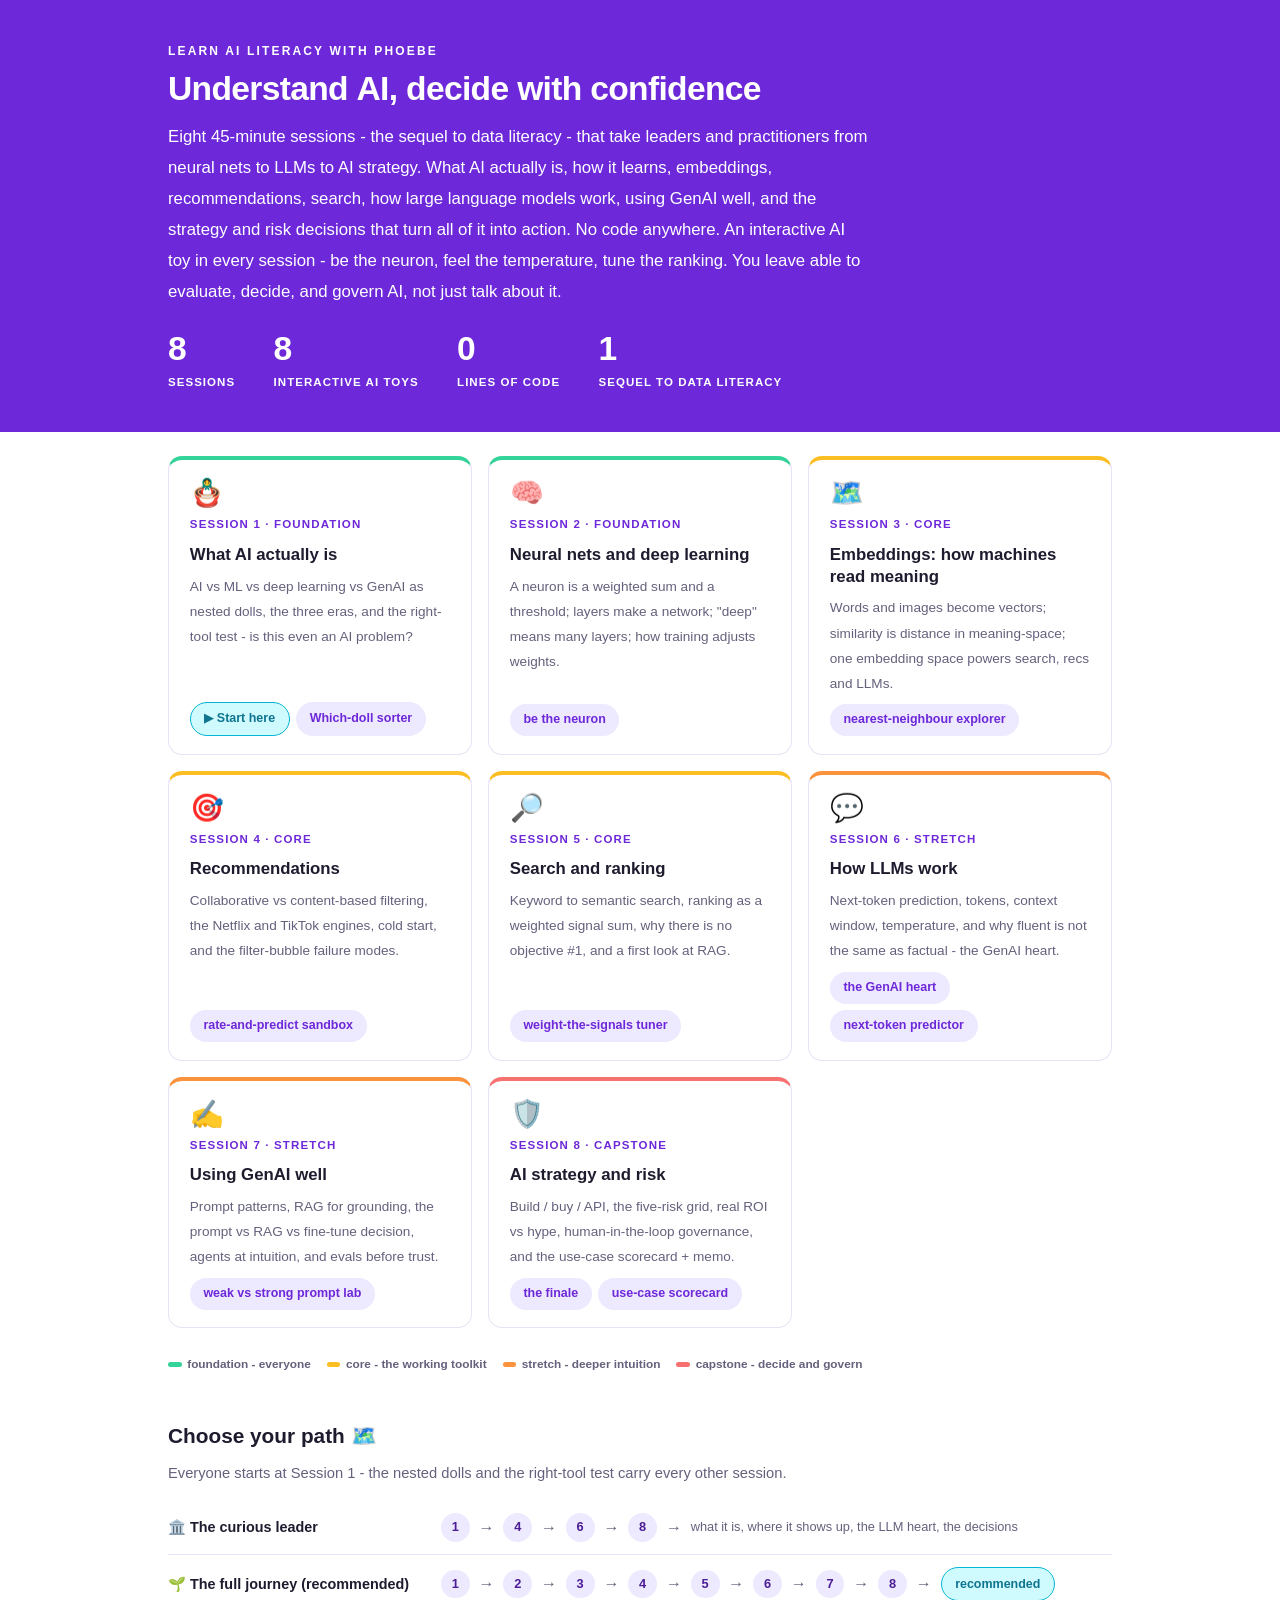
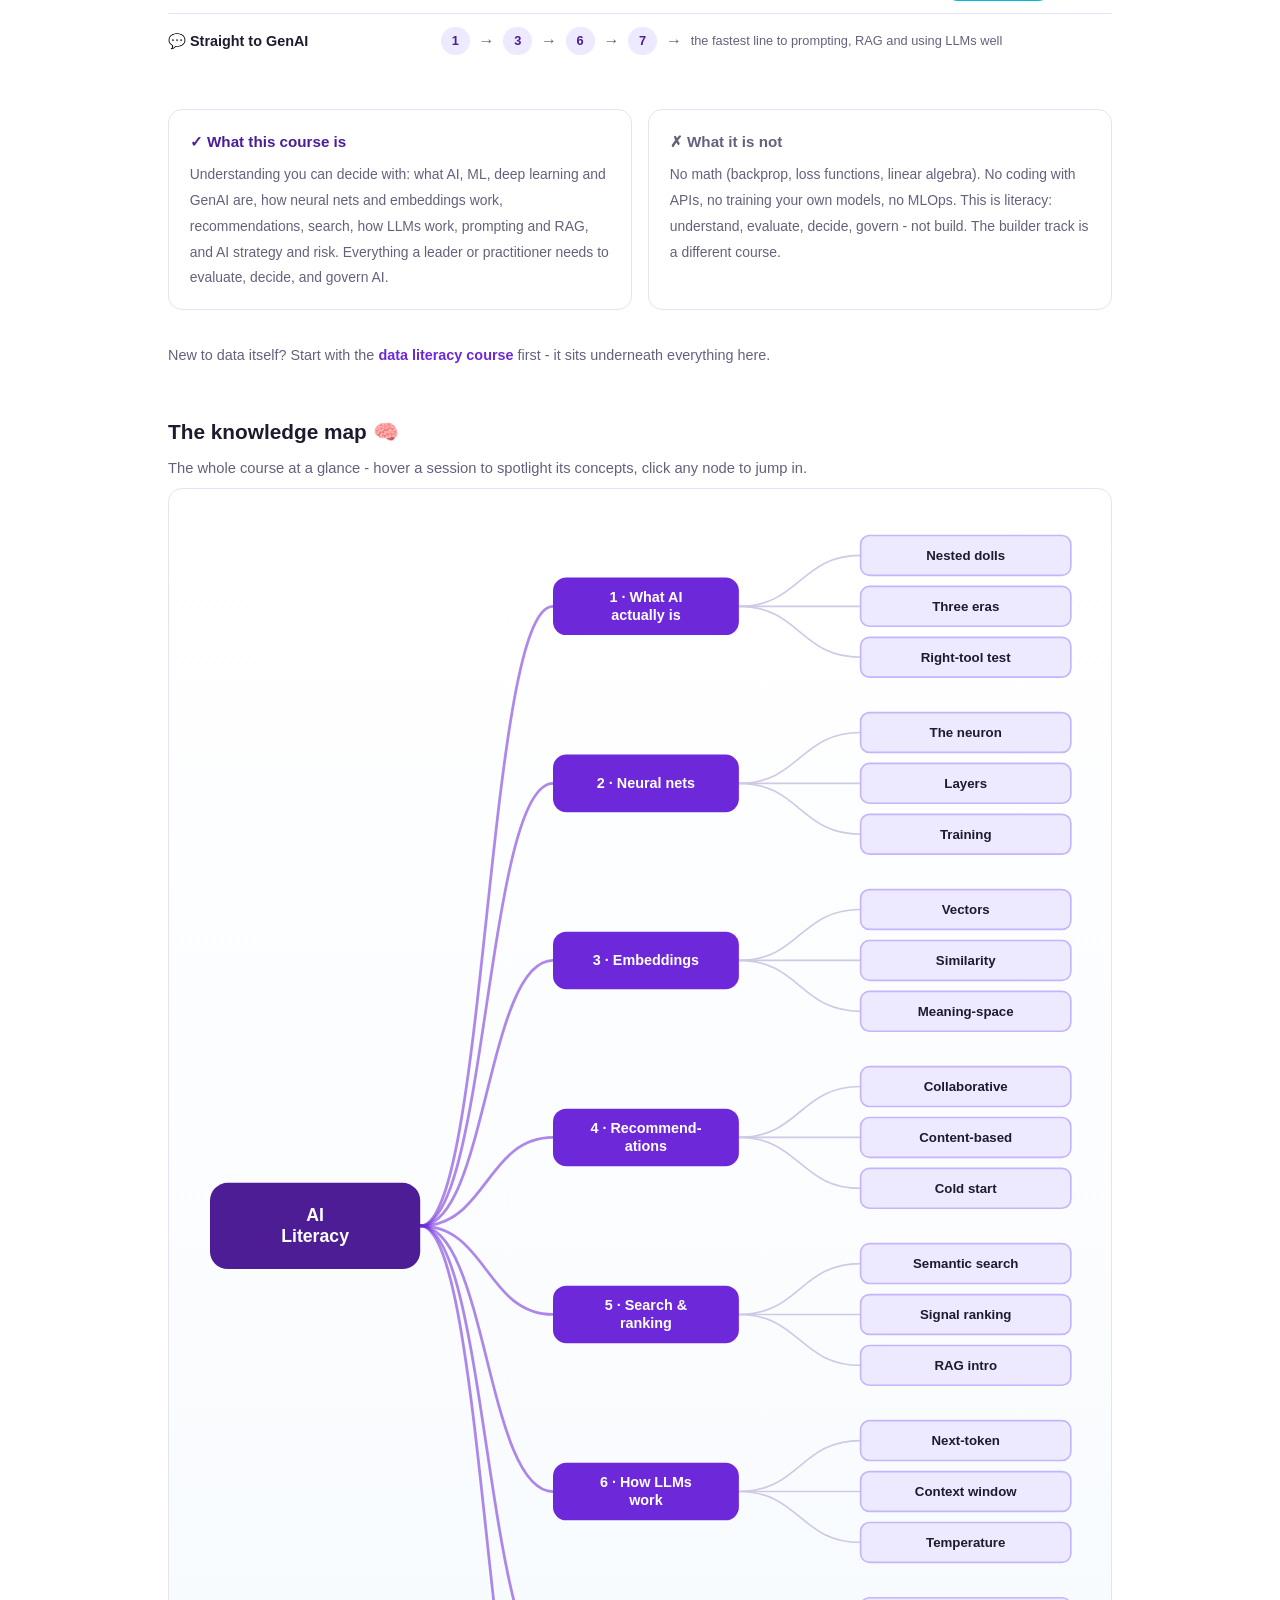
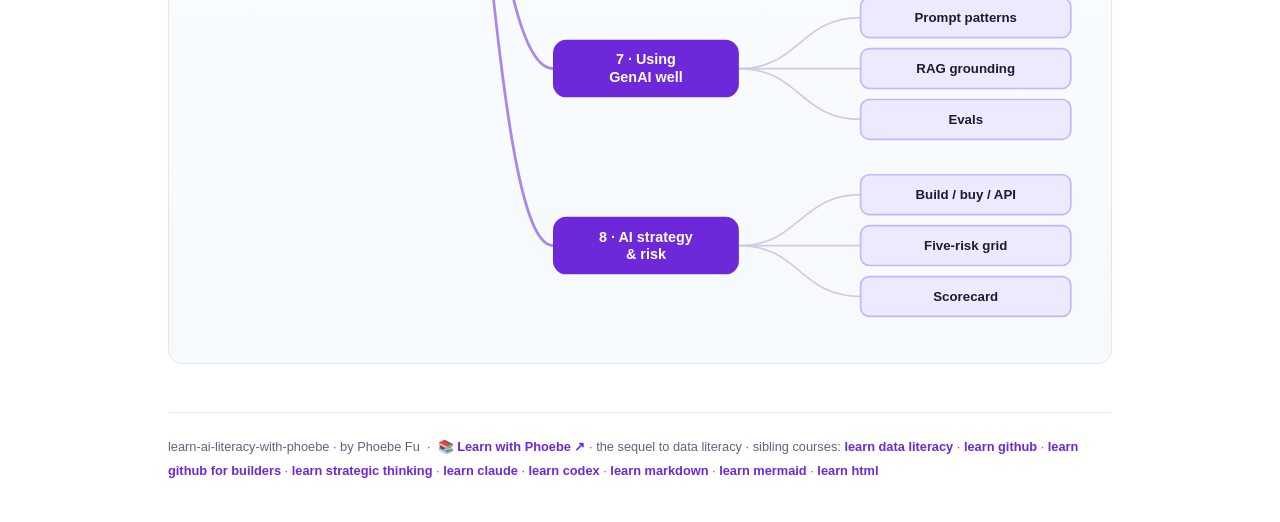
==== commit 4000e90a: "Light surfaces everywhere: lightbox, cheat panel, code boxes; contrast and phone-width fixes Every d" ====
--- a/index.html
+++ b/index.html
@@ -19,11 +19,11 @@
 <meta name="twitter:image" content="https://phoebefu6.github.io/learn-ai-literacy-with-phoebe/assets/og-cover.png">
 <!-- social:end -->
 <title>learn AI literacy with phoebe - understand AI, decide with confidence</title>
-<link rel="stylesheet" href="assets/style.css?v=21">
+<link rel="stylesheet" href="assets/style.css?v=37">
 <style>
   .stats-row { display: flex; gap: 2.4rem; margin-top: 1.5rem; flex-wrap: wrap; }
   .stat b { display: block; font-size: 2.1rem; font-weight: 800; line-height: 1.05; font-variant-numeric: tabular-nums; }
-  .stat span { font-size: .72rem; opacity: .85; text-transform: uppercase; letter-spacing: .09em; font-weight: 600; }
+  .stat span { font-size: .72rem; opacity: 1; text-transform: uppercase; letter-spacing: .09em; font-weight: 600; }
 
   .course-grid { display: grid; grid-template-columns: repeat(auto-fit, minmax(17rem, 1fr)); gap: 1rem; margin-top: 1.5rem; }
   .course-card {
@@ -56,9 +56,9 @@
   .path { display: flex; gap: .55rem; align-items: center; padding: .75rem 0; border-bottom: .5px solid var(--hairline); flex-wrap: wrap; }
   .path:last-child { border-bottom: none; }
   .path b { min-width: 16.5rem; font-size: .9rem; }
-  .path .pstep { background: var(--indigo-50); color: var(--indigo); border-radius: 999px; padding: .16rem .68rem; font-weight: 700; font-size: .8rem; text-decoration: none; transition: all .12s ease; }
+  .path .pstep { background: var(--indigo-50); color: var(--indigo-deep); border-radius: 999px; padding: .16rem .68rem; font-weight: 700; font-size: .8rem; text-decoration: none; transition: all .12s ease; }
   .path .pstep:hover { background: var(--indigo); color: #fff; }
-  .path .parr { color: var(--faint); font-weight: 700; }
+  .path .parr { color: var(--muted); font-weight: 700; }
 
   .mm-section { margin-top: 1.6rem; }
   .mm-section h2 { font-size: 1.3rem; font-weight: 800; margin-bottom: .2rem; }
@@ -272,6 +272,6 @@
 };
 </script>
 <script src="assets/mindmap.js?v=17"></script>
-<script src="assets/app.js?v=17"></script>
+<script src="assets/app.js?v=37"></script>
 </body>
 </html>
--- a/assets/style.css
+++ b/assets/style.css
@@ -8,15 +8,15 @@
   --indigo-soft: #C4B5FD;
   --indigo-50: #EDE9FE;
   --ink: #1E1B2E;
-  --muted: #6B6785;
+  --muted: #65617D;
   --faint: #CFC9E6;
   --hairline: #E7E2F5;
   --amber: #06B6D4;
   --amber-ink: #0E7490;
   --amber-50: #CFFAFE;
   --paper: #FFFFFF;
-  --code-bg: #14082E;
-  --code-ink: #EAE4FA;
+  --code-bg: #F3EEFC;
+  --code-ink: #1E1B2E;
   --radius: 14px;
 }
 
@@ -46,7 +46,7 @@
   font-size: .75rem;
   letter-spacing: .18em;
   text-transform: uppercase;
-  opacity: .85;
+  opacity: 1;
   font-weight: 600;
 }
 .masthead h1 {
@@ -57,7 +57,7 @@
   letter-spacing: -.02em;
 }
 .masthead h1 .accent { color: inherit; }
-.masthead .sub { font-size: 1.05rem; opacity: .92; max-width: 44rem; }
+.masthead .sub { font-size: 1.05rem; opacity: 1; max-width: 44rem; }
 
 .chip-row { display: flex; flex-wrap: wrap; gap: .5rem; margin-top: 1.1rem; }
 .chip {
@@ -71,7 +71,7 @@
   white-space: nowrap;
 }
 .chip.level { background: #fff; color: var(--indigo); }
-.chip.audience { background: rgba(255,255,255,.16); color: #fff; border: 1px solid rgba(255,255,255,.35); }
+.chip.audience { background: rgba(255,255,255,.08); color: #fff; border: 1px solid rgba(255,255,255,.35); }
 .chip.time { background: var(--ink); color: #fff; font-variant-numeric: tabular-nums; }
 
 /* ---------- agenda bar ---------- */
@@ -224,7 +224,7 @@
 .pill.light { background: var(--indigo-50); color: var(--indigo); }
 .pill.inkpill { background: var(--ink); color: #fff; }
 .pill.amber, .pill.peach { background: var(--amber-50); color: var(--amber-ink); border: 1.5px solid var(--amber); }
-.pill.bare { color: var(--faint); }
+.pill.bare { color: var(--muted); }
 
 /* ---------- 4D grid ---------- */
 .grid-2 { display: grid; grid-template-columns: repeat(auto-fit, minmax(15rem, 1fr)); gap: .8rem; margin: .5rem 0 1rem; }
@@ -253,10 +253,11 @@
 table.clean td:first-child { font-weight: 600; }
 
 /* ---------- prompt boxes ---------- */
-.prompt-box {
+.prompt-box{
   position: relative;
-  background: var(--code-bg);
-  color: var(--code-ink);
+  background: #F3EEFC;
+  border: 1px solid #E7E2F5;
+  color: #1E1B2E;
   border-radius: var(--radius);
   padding: 1.1rem 1.2rem;
   margin: 1rem 0 1.2rem;
@@ -266,12 +267,12 @@
   white-space: pre-wrap;
   word-break: break-word;
 }
-.prompt-box .label {
+.prompt-box .label{
   position: absolute;
   top: -0.7rem;
   left: 1rem;
-  background: var(--indigo);
-  color: #fff;
+  background: #6D28D9;
+  color: #FFFFFF;
   font-family: "Inter", -apple-system, sans-serif;
   font-size: .68rem;
   font-weight: 700;
@@ -282,13 +283,13 @@
 }
 .prompt-box.bad .label { background: var(--faint); color: var(--ink); }
 .prompt-box.good .label { background: var(--amber); color: var(--ink); }
-.copy-btn {
+.copy-btn{
   position: absolute;
   top: .7rem;
   right: .7rem;
-  background: rgba(255,255,255,.1);
-  border: 1px solid rgba(255,255,255,.25);
-  color: #fff;
+  background: #FFFFFF;
+  border: 1px solid #E7E2F5;
+  color: #1E1B2E;
   border-radius: 999px;
   padding: .25rem .8rem;
   font-size: .72rem;
@@ -297,7 +298,7 @@
   font-family: "Inter", -apple-system, sans-serif;
   transition: background .15s ease;
 }
-.copy-btn:hover { background: rgba(255,255,255,.22); }
+.copy-btn:hover { background: #E7E2F5; }
 .copy-btn.copied { background: var(--amber); border-color: var(--amber); color: var(--ink); }
 
 /* ---------- demo steps ---------- */
@@ -387,11 +388,11 @@
   gap: .4rem;
 }
 
-.lightbox {
+.lightbox{
   position: fixed;
   inset: 0;
   z-index: 100;
-  background: rgba(30,27,46,.9);
+  background: rgba(255,255,255,.97);
   display: none;
   align-items: center;
   justify-content: center;
@@ -399,8 +400,10 @@
   cursor: zoom-out;
 }
 .lightbox.open { display: flex; }
-.lightbox .inner {
+.lightbox .inner{
   background: #fff;
+  border: 1px solid #E7E2F5;
+  box-shadow: 0 10px 40px rgba(30,27,46,.14);
   border-radius: var(--radius);
   padding: 2rem;
   max-width: 94vw;
@@ -408,13 +411,12 @@
   overflow: auto;
 }
 .lightbox .inner svg, .lightbox .inner img { width: min(88vw, 70rem); height: auto; }
-.lightbox .close-hint {
+.lightbox .close-hint{
   position: fixed;
   top: 1rem; right: 1.4rem;
-  color: #fff;
+  color: #1E1B2E;
   font-size: .8rem;
   font-weight: 600;
-  opacity: .8;
 }
 
 /* ---------- courses covered ---------- */
@@ -433,19 +435,20 @@
 .covered-row .note { margin-left: auto; color: var(--muted); font-size: .78rem; text-align: right; }
 
 /* ---------- cheat sheet footer ---------- */
-.cheat {
-  background: var(--ink);
-  color: #fff;
+.cheat{
+  background: #F3EEFC;
+  border: 1px solid #E7E2F5;
+  color: #1E1B2E;
   border-radius: var(--radius);
   padding: 1.6rem 1.6rem 1.3rem;
   margin-top: 3rem;
 }
 .cheat h3 { font-size: 1.1rem; margin-bottom: 1rem; }
-.cheat h3 span { color: var(--indigo-soft); }
+.cheat h3 span { color: #6D28D9; }
 .cheat .grid-2 { gap: 1rem; }
 .cheat .cheat-item { border-left: 3px solid var(--indigo-mid); padding-left: .8rem; }
-.cheat .cheat-item b { display: block; font-size: .85rem; color: var(--indigo-soft); }
-.cheat .cheat-item span { font-size: .82rem; opacity: .85; }
+.cheat .cheat-item b { display: block; font-size: .85rem; color: #4C1D95; }
+.cheat .cheat-item span { font-size: .82rem; color: #6B6785; }
 
 footer.pagefoot {
   border-top: 1px solid var(--hairline);
@@ -540,7 +543,7 @@
   margin-top: 1.1rem;
   flex-wrap: wrap;
 }
-.journey .jlabel { font-size: .7rem; font-weight: 700; text-transform: uppercase; letter-spacing: .09em; opacity: .8; margin-right: .3rem; }
+.journey .jlabel { font-size: .7rem; font-weight: 700; text-transform: uppercase; letter-spacing: .09em; opacity: 1; margin-right: .3rem; }
 .journey a {
   width: 1.7rem; height: 1.7rem;
   border-radius: 999px;
@@ -853,3 +856,28 @@
   color: var(--pv-flag);
 }
 /* === /LWP-PATCH === */
+
+/* layout-patch-3: phone-width overflow (2026-10-10) */
+.sql-bar { flex-wrap: wrap; }
+@media (max-width: 480px) {
+  .covered-row { flex-wrap: wrap; }
+  .covered-row .note { margin-left: 0; text-align: left; flex-basis: 100%; }
+  details.card summary { flex-wrap: wrap; }
+  details.card summary .mini { white-space: normal; }
+  .wk, .sqlbox, .prompt-box, pre { max-width: 100%; overflow-x: auto; }
+  .mono, code, strong, .note { overflow-wrap: anywhere; }
+  select, input[type=range], label { max-width: 100%; }
+  canvas, svg, img { max-width: 100%; height: auto; }
+  .tree-kids, .tree-node-wrap, .tree-node, .rb-night, .al-row, .gd-field, .tl-row, .sl-row { max-width: 100%; overflow-x: auto; }
+  .tl-cols, .sl-cols, .bb-cols, .ev-cols, [class$="-cols"] { grid-template-columns: 1fr !important; display: grid; }
+  .tl-cols > *, .sl-cols > *, [class$="-cols"] > * { min-width: 0; max-width: 100%; }
+  .mono { white-space: normal; }
+  .er-w, .bb-lab, .tl-lev, .sl-lev { max-width: 100%; white-space: normal; }
+}
+/* contrast-patch-2b */
+.cheat a { color: var(--indigo-deep, var(--ink)); }
+.chip.audience { background: transparent; border-color: rgba(255,255,255,.55); }
+.masthead a, .masthead .sub a { color: #fff; text-decoration: underline; text-underline-offset: 2px; }
+.prompt-box b, .prompt-box strong { color: var(--indigo-deep, var(--ink)); }
+.prompt-box span, .prompt-box em, .prompt-box i { color: inherit; }
+.pp-stamp i { color: var(--ink); }
